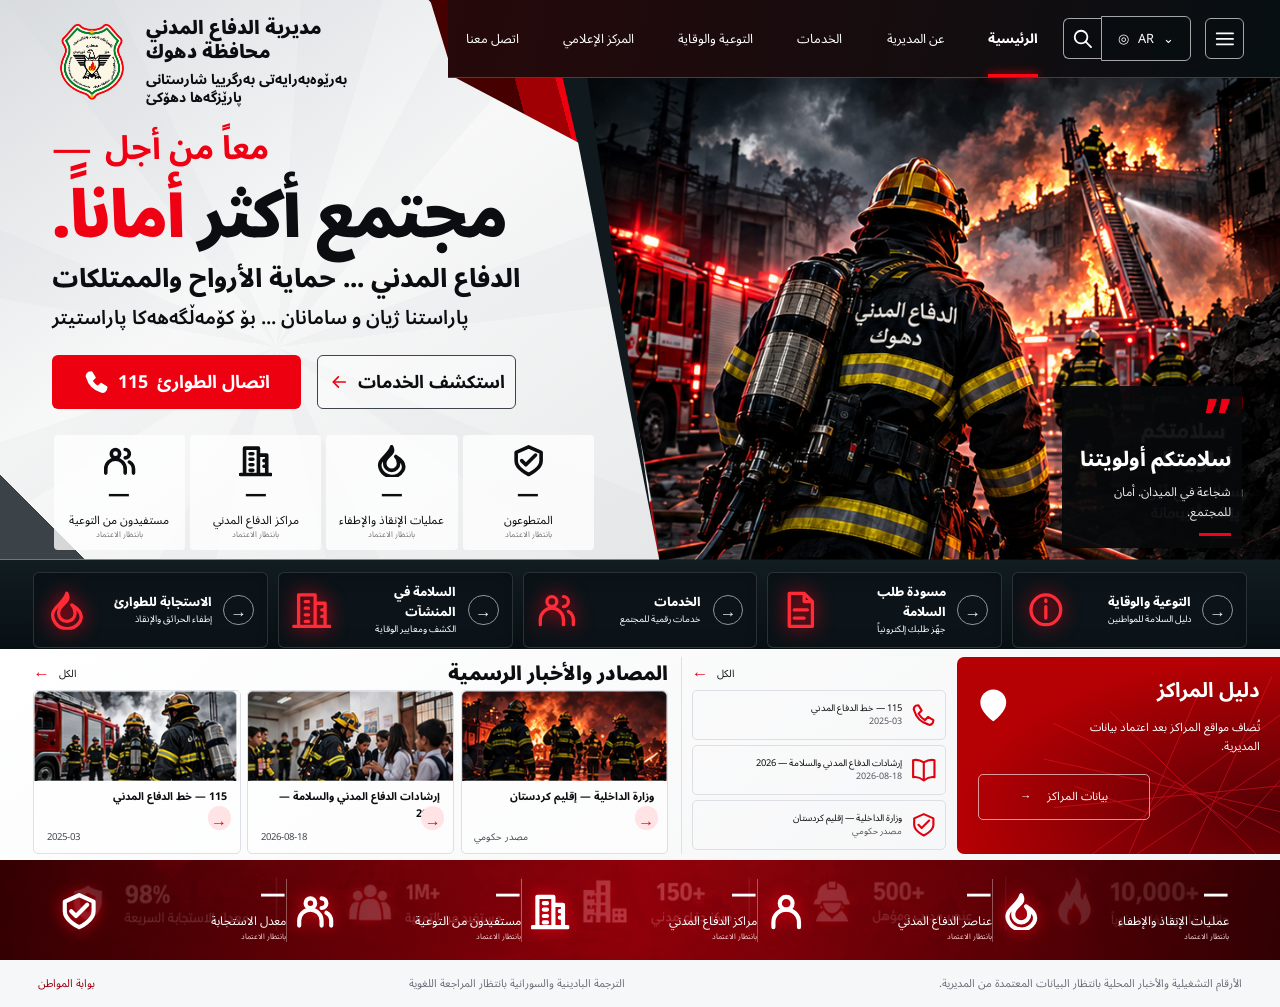
==== index.html @ 46b3168b "Refresh reference homepage asset versions" ====
<!doctype html>
<html lang="ar" dir="rtl"><head><meta charset="utf-8"><meta name="viewport" content="width=device-width,initial-scale=1"><meta name="theme-color" content="#10181c"><title>الدفاع المدني — دهوك</title><link rel="icon" href="assets/civil-defense-logo.png"><link rel="stylesheet" href="home.css?v=20261014-2"><script defer src="locales.js"></script><script defer src="verified-content.js"></script><script defer src="home-copy.js"></script><script defer src="home.js?v=20261014-2"></script></head>
<body><a class="skip" href="#main" data-text="skip"></a><div class="page">
<header><a class="brand" href="index.html"><img src="assets/civil-defense-logo.png" alt="شعار الدفاع المدني في دهوك"><div><strong data-text="brand"></strong><strong data-text="duhok"></strong><small>بەرێوەبەرایەتی بەرگرییا شارستانی<br>پارێزگەها دهۆکێ</small></div></a><div class="nav-shell"><nav aria-label="Main navigation"><a href="portal.html#about" data-text="contact"></a><a href="#resources" data-text="media"></a><a href="portal.html#awareness" data-text="awareness"></a><a href="portal.html#services" data-text="services"></a><a href="portal.html#about" data-text="about"></a><a class="active" href="index.html" data-text="home"></a></nav><div class="tools"><button id="search-open" aria-label="البحث"><svg class="icon" aria-hidden="true"><use href="#i-search"/></svg></button><button id="language-open" aria-label="اللغة"><span>◎</span><span id="language-label">AR</span><span>⌄</span></button><button id="menu-open" aria-label="القائمة"><svg class="icon" aria-hidden="true"><use href="#i-menu"/></svg></button></div></div><div class="language-menu" id="languages" hidden><button data-lang="badini">بادینی — دهۆک</button><button data-lang="sorani">سۆرانی</button><button data-lang="ar">العربية</button><button data-lang="en">English</button></div></header>
<main id="main"><section class="hero"><div class="field-photo" role="img" aria-label="مشهد توضيحي للدفاع المدني"></div><div class="white-panel"></div><div class="hero-copy"><div class="kicker"><span>—</span><span data-text="hero1"></span></div><h1><span data-text="hero2"></span> <em data-text="hero3"></em></h1><h2 data-text="protection"></h2><p class="kurdish-line">پاراستنا ژیان و سامانان ... بۆ کۆمەڵگەهەکا پاراستیتر</p><div class="hero-actions"><a class="emergency" href="tel:115"><svg class="icon" aria-hidden="true"><use href="#i-phone"/></svg><b>115</b><span data-text="emergency"></span></a><a class="explore" href="portal.html#services"><svg class="icon" aria-hidden="true"><use href="#i-arrow"/></svg><span data-text="explore"></span></a></div><div class="hero-stats"><div class="stat"><svg class="icon" aria-hidden="true"><use href="#i-users"/></svg><b>—</b><span data-text="beneficiaries"></span><small data-text="pending"></small></div><div class="stat"><svg class="icon" aria-hidden="true"><use href="#i-building"/></svg><b>—</b><span data-text="centerCount"></span><small data-text="pending"></small></div><div class="stat"><svg class="icon" aria-hidden="true"><use href="#i-fire"/></svg><b>—</b><span data-text="rescueCount"></span><small data-text="pending"></small></div><div class="stat"><svg class="icon" aria-hidden="true"><use href="#i-shield"/></svg><b>—</b><span data-text="volunteers"></span><small data-text="pending"></small></div></div></div><div class="field-quote"><b>”</b><strong data-text="priority"></strong><small data-text="heroCaption"></small><i></i></div></section>
<section class="service-strip" aria-label="Services"><a href="tel:115"><svg class="icon" aria-hidden="true"><use href="#i-fire"/></svg><span><strong data-text="response"></strong><small data-text="responseDesc"></small></span><i>→</i></a><a href="portal.html#services"><svg class="icon" aria-hidden="true"><use href="#i-building"/></svg><span><strong data-text="facility"></strong><small data-text="facilityDesc"></small></span><i>→</i></a><a href="portal.html#services"><svg class="icon" aria-hidden="true"><use href="#i-users"/></svg><span><strong data-text="services"></strong><small data-text="servicesDescShort"></small></span><i>→</i></a><a href="portal.html#services"><svg class="icon" aria-hidden="true"><use href="#i-document"/></svg><span><strong data-text="quick1"></strong><small data-text="quick1desc"></small></span><i>→</i></a><a href="portal.html#awareness"><svg class="icon" aria-hidden="true"><use href="#i-info"/></svg><span><strong data-text="awareness"></strong><small data-text="awarenessDescShort"></small></span><i>→</i></a></section>
<section class="information" id="resources"><div class="news-block"><div class="section-top"><a href="portal.html#awareness"><span>←</span><span data-text="all"></span></a><h2 data-text="officialResources"></h2></div><div id="news-cards" class="news-cards"></div></div><div class="notices-block"><div class="section-top"><a href="portal.html#awareness"><span>←</span><span data-text="all"></span></a></div><div id="notices" class="notices"></div></div><div class="center-card"><svg class="icon" aria-hidden="true"><use href="#i-pin"/></svg><h2 data-text="quick3"></h2><p data-text="centersPending"></p><a href="portal.html#centers"><span>→</span><span data-text="centerDetails"></span></a><svg class="map-lines" viewBox="0 0 350 240" aria-hidden="true"><g fill="none" stroke="currentColor"><path d="M0 40 350 200M0 180 350 20M30 240 200 0M110 240 290 0M0 100 350 140M90 0 250 240M0 210 350 70M20 0 330 240"/><path d="m30 80 80 50 40-30 60 70 70-50 60 50"/></g></svg></div></section>
<section class="bottom-stats"><div class="stat"><svg class="icon" aria-hidden="true"><use href="#i-shield"/></svg><b>—</b><span data-text="responseRate"></span><small data-text="pending"></small></div><div class="stat"><svg class="icon" aria-hidden="true"><use href="#i-users"/></svg><b>—</b><span data-text="beneficiaries"></span><small data-text="pending"></small></div><div class="stat"><svg class="icon" aria-hidden="true"><use href="#i-building"/></svg><b>—</b><span data-text="centerCount"></span><small data-text="pending"></small></div><div class="stat"><svg class="icon" aria-hidden="true"><use href="#i-user"/></svg><b>—</b><span data-text="staff"></span><small data-text="pending"></small></div><div class="stat"><svg class="icon" aria-hidden="true"><use href="#i-fire"/></svg><b>—</b><span data-text="rescueCount"></span><small data-text="pending"></small></div></section>
</main><footer><span data-text="dataNotice"></span><span data-text="translationNote"></span><a href="account.html" data-text="portal"></a></footer></div><dialog id="home-dialog"><button id="dialog-close" aria-label="إغلاق">×</button><div id="dialog-content"></div></dialog><svg class="svg-library" xmlns="http://www.w3.org/2000/svg"><symbol id="i-arrow" viewBox="0 0 24 24"><path d="M19 12H5m6-6-6 6 6 6"/></symbol><symbol id="i-phone" viewBox="0 0 24 24"><path d="m7 3 3 5-3 3c2 3 3 4 6 6l3-3 5 3c0 4-3 5-5 4C9 19 5 15 3 8 2 6 3 3 7 3Z"/></symbol><symbol id="i-search" viewBox="0 0 24 24"><circle cx="10" cy="10" r="7"/><path d="m15 15 6 6"/></symbol><symbol id="i-user" viewBox="0 0 24 24"><circle cx="12" cy="7" r="4"/><path d="M4 22v-3a8 8 0 0 1 16 0v3"/></symbol><symbol id="i-users" viewBox="0 0 24 24"><circle cx="9" cy="7" r="3"/><path d="M2 21v-3a7 7 0 0 1 14 0v3m0-17a3 3 0 0 1 0 6m3 3a6 6 0 0 1 3 5v3"/></symbol><symbol id="i-document" viewBox="0 0 24 24"><path d="M14 2H5v20h14V7Zm0 0v5h5M8 12h8m-8 5h6"/></symbol><symbol id="i-track" viewBox="0 0 24 24"><rect x="3" y="4" width="18" height="17" rx="2"/><path d="M8 2v4m8-4v4M7 12l3 3 7-7"/></symbol><symbol id="i-pin" viewBox="0 0 24 24"><path d="M20 10c0 6-8 12-8 12S4 16 4 10a8 8 0 0 1 16 0Z"/><circle cx="12" cy="10" r="3"/></symbol><symbol id="i-shield" viewBox="0 0 24 24"><path d="m12 2 9 4v6c0 6-9 10-9 10S3 18 3 12V6Zm-5 10 3 3 7-7"/></symbol><symbol id="i-check" viewBox="0 0 24 24"><circle cx="12" cy="12" r="9"/><path d="m7 12 3 3 7-7"/></symbol><symbol id="i-info" viewBox="0 0 24 24"><circle cx="12" cy="12" r="9"/><path d="M12 10v7m0-11v1"/></symbol><symbol id="i-fire" viewBox="0 0 24 24"><path d="M12 2c3 6-5 6-5 12a5 5 0 0 0 10 0c0-2-1-4-2-5 5 3 7 6 5 10a9 9 0 0 1-16-1C1 11 10 9 12 2Z"/></symbol><symbol id="i-building" viewBox="0 0 24 24"><path d="M4 22V3h10v19m0-14h6v14M1 22h22M8 7h2m-2 4h2m-2 4h2m-2 4h2m9-7h-1m1 4h-1"/></symbol><symbol id="i-menu" viewBox="0 0 24 24"><path d="M3 6h18M3 12h18M3 18h18"/></symbol><symbol id="i-book" viewBox="0 0 24 24"><path d="M12 5v17M12 5C7 2 2 3 2 3v16s5-1 10 3c5-4 10-3 10-3V3s-5-1-10 2Z"/></symbol></svg>
</body></html>
---- home.css ----
@import url('https://fonts.googleapis.com/css2?family=Noto+Sans+Arabic:wght@400;500;600;700;800;900&display=swap');
*{box-sizing:border-box}body{margin:0;background:#fff;color:#0b0d10;font-family:'Noto Sans Arabic',sans-serif}a{color:inherit;text-decoration:none}button,input{font:inherit}button,a{touch-action:manipulation}button{cursor:pointer}button:focus-visible,a:focus-visible{outline:3px solid #ffbe3d;outline-offset:4px}[hidden]{display:none!important}.page{width:100%;container-type:inline-size}.icon{width:24px;height:24px;fill:none;stroke:currentColor;stroke-width:2;stroke-linecap:round;stroke-linejoin:round}.svg-library{position:absolute;width:0;height:0;overflow:hidden}.skip{position:fixed;top:-80px;background:#fff;z-index:20;padding:10px}.skip:focus{top:0}
header{position:absolute;inset:0 0 auto;height:8.5vw;z-index:5;direction:ltr;display:flex;align-items:flex-start;justify-content:space-between}.brand{display:flex;align-items:center;gap:1.1vw;width:33.8%;padding:1.3vw 4.1vw;direction:ltr}.brand img{width:5.8vw;height:7.1vw;object-fit:contain}.brand div{direction:rtl;text-align:left;line-height:1.28;white-space:nowrap}.brand strong{display:block;font-size:1.45vw;font-weight:900}.brand small{display:block;font-size:1.08vw;font-weight:700;margin-top:.5vw}.nav-shell{display:flex;align-items:center;width:65%;height:6.1vw;padding:0 2.8vw 0 1.4vw;color:#fff;background:linear-gradient(100deg,rgba(20,0,0,.8),rgba(0,7,10,.9));border-bottom:1px solid #ffffff35;gap:2vw}.nav-shell nav{display:flex;flex:1;justify-content:space-between;align-items:stretch;height:100%;gap:1.3vw;direction:ltr}.nav-shell nav a{font-size:1vw;white-space:nowrap;display:flex;align-items:center;position:relative}.nav-shell nav .active{font-weight:800}.active:after{content:'';position:absolute;bottom:0;left:0;right:0;background:#fc0714;height:3px;box-shadow:0 0 10px #fa0015}.tools{display:flex;align-items:center;gap:1.1vw}.tools button{border:1px solid #a4a6aa;border-radius:6px;background:#080d1099;color:white;min-height:3.2vw;display:flex;align-items:center;justify-content:center;gap:.7vw;padding:.6vw;font-size:1vw}.tools .icon{width:1.7vw;height:1.7vw}#search-open{margin-right:-1.1vw;border-right:0;border-radius:6px 0 0 6px}#language-open{border-radius:0 6px 6px 0;min-width:7vw}.language-menu{position:absolute;right:5.5vw;top:6vw;background:#fff;box-shadow:0 10px 40px #0005;padding:8px;border-radius:8px;display:grid;min-width:210px}.language-menu button{border:0;background:white;padding:12px;text-align:start}.language-menu button[aria-pressed=true]{background:#fff0f0;color:#ce0010}
.hero{height:43.72cqw;position:relative;overflow:hidden;direction:ltr;background:#10191d}.field-photo{position:absolute;inset:0;background-image:url('assets/reference-home.png');background-size:100cqw auto;background-position:0 0;background-repeat:no-repeat;clip-path:polygon(45% 0,100% 0,100% 100%,51.4% 100%)}.white-panel{position:absolute;inset:0 auto 0 0;width:51.5%;background:linear-gradient(145deg,#dadde0,#fffffff7 45%,#e8eaeb);clip-path:polygon(0 0,65% 0,87.7% 25.5%,100% 100%,0 100%)}.white-panel:before{content:'';position:absolute;inset:0;background:repeating-conic-gradient(from 28deg at 42% 62%,#ccd1d52e 0 13deg,transparent 13deg 42deg);opacity:.7}.white-panel:after{content:'';position:absolute;inset:auto -1px 0 0;height:34%;background:linear-gradient(45deg,#3b4248 0 10%,transparent 10% 88%,#e30012 88%);clip-path:polygon(0 0,12% 45%,100% 65%,100% 100%,0 100%)}.hero:before{content:'';position:absolute;top:0;left:33.6%;width:11.5%;height:11.1vw;background:linear-gradient(75deg,#460000 0 55%,#a00004 55% 77%,#ed0010 77% 88%,#250002 88%);z-index:1;clip-path:polygon(0 0,78% 0,100% 100%,16% 54%)}.hero-copy{position:absolute;top:9.65cqw;left:4.1%;width:42.3%;text-align:left;direction:rtl}.kicker{display:flex;flex-direction:row-reverse;align-items:center;gap:1vw;color:#ef0013;font-size:2.55cqw;font-weight:700;line-height:1.3}.kicker>span:first-child{font-size:3.1cqw;font-weight:400}h1{font-size:5.35cqw;line-height:1.45;letter-spacing:-.18cqw;margin:0;font-weight:900;white-space:nowrap}h1 em{color:#f00013;font-style:normal}h2{margin:0}.hero-copy h2{font-size:2cqw;line-height:1.7;font-weight:800;white-space:nowrap}.kurdish-line{font-size:1.52cqw;line-height:1.7;margin:.1cqw 0 1.6cqw;white-space:nowrap;font-weight:600}.hero-actions{display:flex;direction:ltr;gap:1.2cqw}.hero-actions a{height:4.25cqw;border-radius:6px;display:flex;align-items:center;justify-content:center;gap:.65cqw;font-size:1.4cqw;font-weight:700;white-space:nowrap}.emergency{background:#ed0010;color:#fff;width:19.45cqw}.emergency .icon{width:2cqw;height:2cqw;fill:white;stroke:white}.explore{border:1px solid #3e444b;width:15.6cqw;background:#ffffff66}.explore .icon{color:#ef0012;width:1.6cqw}.hero-stats{display:grid;grid-template-columns:repeat(4,1fr);gap:.4cqw;margin-top:2.25cqw;width:42.2cqw;direction:ltr}.stat{display:flex;flex-direction:column;align-items:center;justify-content:center;text-align:center;direction:rtl}.hero-stats .stat{height:9cqw;border-radius:4px;background:#ffffffc9;padding:.5cqw}.stat .icon{width:2.6cqw;height:2.6cqw;stroke-width:2.6}.stat b{font-size:1.7cqw;line-height:1.6}.stat span{font-size:.9cqw;line-height:1.55}.stat small{font-size:.62cqw;line-height:1.5;color:#777}.field-quote{position:absolute;right:3%;bottom:1.5cqw;width:11cqw;text-align:right;direction:rtl;background:linear-gradient(90deg,transparent,#050707b3);padding:.4cqw}.field-quote b{font-size:4.5cqw;color:#f00016;line-height:.8;display:block}.field-quote strong{display:block;font-size:1.7cqw;line-height:1.5;color:#fff;font-weight:800}.field-quote small{display:block;color:#e8e8e8;font-size:1.1cqw;line-height:1.65;margin:.5cqw 0}.field-quote i{display:block;width:2.5cqw;height:3px;background:#f7001c;margin:.8cqw 0 0 auto}
.service-strip{height:7cqw;background:linear-gradient(#121d21,#070f13);padding:1cqw 2.6cqw;display:grid;grid-template-columns:repeat(5,1fr);gap:.8cqw;direction:ltr}.service-strip>a{display:flex;align-items:center;gap:.9cqw;padding:.75cqw 1cqw;color:#fff;border:1px solid #ffffff20;border-radius:6px;background:#0c1419;direction:ltr;box-shadow:inset 0 0 20px #0003}.service-strip .icon{flex-shrink:0;width:3.1cqw;height:3.1cqw;color:#ff2c37;filter:drop-shadow(0 0 9px #e90015)}.service-strip span{text-align:right;direction:rtl;flex:1}.service-strip strong{display:block;font-size:.96cqw;font-weight:800;line-height:1.6}.service-strip small{display:block;font-size:.73cqw;line-height:1.6}.service-strip i{font-style:normal;border:1px solid #8d969d;width:2.4cqw;height:2.4cqw;border-radius:50%;display:grid;place-items:center;color:#eee;font-size:1.3cqw}
.information{height:16.5cqw;display:grid;grid-template-columns:52% 22% 26%;padding:.6cqw 0 .6cqw 2.6cqw;direction:ltr;background:linear-gradient(145deg,#fff,#f4f5f6)}.news-block{padding-right:1cqw;border-right:1px solid #dfe1e4}.section-top{height:2.6cqw;display:flex;justify-content:space-between;align-items:center;direction:ltr}.section-top h2{font-size:1.5cqw;font-weight:900}.section-top a{display:flex;align-items:center;gap:.7cqw;font-size:.8cqw}.section-top a>span:first-child{color:#f00016;font-size:1.3cqw}.news-cards{display:grid;grid-template-columns:repeat(3,1fr);gap:.5cqw}.news-card{border:1px solid #dcdfe5;border-radius:5px;background:#ffffffa3;overflow:hidden;direction:rtl;text-align:right;position:relative}.news-photo{height:7cqw;background-image:url('assets/reference-home.png');background-size:100cqw auto;background-repeat:no-repeat}.photo-0{background-position:-2.6cqw -53.9cqw}.photo-1{background-position:-18.9cqw -53.9cqw}.photo-2{background-position:-35.8cqw -53.9cqw}.news-card h3{font-size:.84cqw;line-height:1.6;margin:.55cqw 1cqw .35cqw;min-height:2.7cqw;padding-left:1.4cqw}.news-card time{display:block;font-size:.75cqw;direction:ltr;text-align:left;padding:0 1cqw .45cqw;color:#424751}.card-arrow{position:absolute;right:.7cqw;bottom:1.8cqw;display:grid;place-items:center;width:1.8cqw;height:1.8cqw;border-radius:50%;background:#ffe3e5;color:#f20014;direction:ltr}.notices-block{padding:0 .8cqw}.notices{display:grid;gap:.4cqw}.notice{display:flex;align-items:center;gap:.7cqw;direction:rtl;border:1px solid #dce0e5;border-radius:5px;padding:.65cqw;height:3.9cqw}.notice .icon{width:2cqw;height:2cqw;color:#df0010;flex-shrink:0}.notice span{font-size:.73cqw;line-height:1.5;flex:1}.notice small{display:block;font-size:.7cqw;color:#515760;direction:ltr;text-align:right}.center-card{overflow:hidden;position:relative;background:radial-gradient(at 100% 80%,#520006,#b50004 70%);color:white;border-radius:7px 0 0 7px;margin-left:.1cqw;padding:1.4cqw 1.6cqw;direction:rtl}.center-card>.icon{position:absolute;top:2.4cqw;left:1.5cqw;width:2.7cqw;height:2.7cqw;fill:white;stroke:#fff}.center-card h2{font-size:1.6cqw;line-height:1.6;position:relative;z-index:1}.center-card p{font-size:.9cqw;line-height:1.7;width:70%;position:relative;z-index:1;margin:.8cqw 0 1.3cqw}.center-card a{display:flex;direction:ltr;gap:1.2cqw;align-items:center;justify-content:center;border:1px solid #fff9;border-radius:5px;width:13.5cqw;height:3.6cqw;font-size:.9cqw;position:relative;z-index:1;margin-right:auto}.map-lines{position:absolute;width:90%;right:-20%;bottom:-20%;color:#ff1829;opacity:.55;transform:rotate(-12deg)}.bottom-stats{height:7.8cqw;background:linear-gradient(100deg,#370003d9,#a6000cc9,#350003e6),url('assets/reference-home.png') center bottom/100% auto;display:grid;grid-template-columns:repeat(5,1fr);direction:ltr;align-items:center;padding:1cqw 4cqw;color:white}.bottom-stats .stat{height:4.9cqw;position:relative;padding-left:4.8cqw;align-items:flex-start;text-align:left;border-right:1px solid #ffffff55}.bottom-stats .stat:last-child{border:0}.bottom-stats .icon{position:absolute;left:.7cqw;top:1cqw;width:3cqw;height:3cqw;filter:drop-shadow(0 0 8px #fb0014)}.bottom-stats .stat b{font-size:2cqw;line-height:1.3}.bottom-stats .stat span{font-size:.95cqw}.bottom-stats .stat small{color:#f4cfd3;font-size:.6cqw}footer{padding:12px 3%;display:flex;justify-content:space-between;gap:20px;font-size:11px;color:#697079;background:#f6f7f8}footer span{max-width:42%}footer a{white-space:nowrap;color:#a00010}dialog{border:0;border-radius:12px;max-width:600px;width:92%;padding:30px;box-shadow:0 30px 100px #0005}dialog::backdrop{background:#071015aa;backdrop-filter:blur(5px)}#dialog-close{float:left;border:0;background:#f3f4f5;font-size:28px;border-radius:50%;width:40px;height:40px}#dialog-content h2{font-size:23px;margin:0 40px 20px 0}#dialog-content input{width:100%;padding:14px;border:1px solid #a4abb4;border-radius:6px}.results{display:grid;gap:8px;margin-top:20px}.results a{padding:12px;border:1px solid #e0e3e8;border-radius:6px}.results a:hover{background:#fff1f2}.en .hero-copy{direction:ltr}.en h1{font-size:4.1cqw;white-space:normal;line-height:1.2;margin:.7cqw 0}.en .hero-copy h2{font-size:1.5cqw;white-space:normal}.en .brand div{direction:ltr}.en .brand strong{font-size:1.15vw}.en .stat,.en .service-strip span,.en .center-card{direction:ltr}.en .service-strip span{text-align:left}.en .service-strip strong{font-size:.85cqw}.en .hero-actions a{font-size:1.05cqw}.en .news-card{text-align:left;direction:ltr}.en .field-quote{direction:ltr;text-align:right}.en .hero-copy .kicker{flex-direction:row}.en .nav-shell nav a{font-size:.85vw}
.nav-shell{background:linear-gradient(100deg,#26090a,#070f13)}h1{font-size:5.05cqw;line-height:1.3}.hero-copy h2{line-height:1.6}.hero-stats{margin-top:2cqw}.field-quote{top:69%;bottom:2%;width:14%;background:#07090beF;padding:1cqw .8cqw}.field-quote strong{font-size:1.6cqw}.field-quote small{font-size:.96cqw}.hero-stats .stat{height:9cqw}.brand img{width:6.2vw;height:7.1vw}
@media(min-width:1800px){.page{max-width:1800px;margin:auto}header{position:relative;height:0}.brand{padding:20px 60px}.brand img{width:100px;height:125px}}
@media(max-width:700px){header{position:relative;height:105px;background:#f7f7f7;align-items:center}.brand{width:72%;padding:10px 18px;gap:12px}.brand img{width:55px;height:70px}.brand strong{font-size:15px}.brand small{font-size:10px}.nav-shell{width:auto;background:none;border:0;padding:0 14px;color:#10151a;height:auto}.nav-shell nav{display:none}.tools{gap:6px}.tools button{font-size:13px;min-height:35px;padding:6px;color:#111;background:#fff;border-color:#bbb}.tools .icon{width:20px;height:20px}#search-open{display:none}#language-open{border-radius:5px;min-width:60px}.language-menu{top:88px;right:10px}.hero{height:auto;min-height:650px;display:flex;flex-direction:column;padding-bottom:260px;background:#f3f3f3}.white-panel{width:100%;height:390px;clip-path:none}.hero:before{display:none}.field-photo{top:auto;height:260px;clip-path:none;background-size:195% auto;background-position:right top;background-color:#10191d}.hero-copy{position:relative;left:auto;top:auto;width:auto;padding:24px 20px;text-align:right;direction:rtl}.kicker{font-size:23px;justify-content:flex-start;flex-direction:row}.kicker>span:first-child{font-size:25px}h1{font-size:39px;line-height:1.5;letter-spacing:-1px;white-space:normal}.hero-copy h2{font-size:17px;white-space:normal;line-height:1.7}.kurdish-line{font-size:13px;white-space:normal;margin:8px 0 16px}.hero-actions{gap:8px}.hero-actions a{font-size:12px;height:48px;flex:1;width:auto;border-radius:5px;gap:5px}.hero-actions .icon{width:19px;height:19px}.hero-stats{width:100%;margin-top:20px;gap:5px}.hero-stats .stat{height:91px;padding:5px}.stat .icon{width:25px;height:25px}.stat b{font-size:20px}.stat span{font-size:9px}.stat small{font-size:8px}.field-quote{bottom:12px;right:15px;width:100px;padding:7px}.field-quote b{font-size:44px}.field-quote strong{font-size:17px}.field-quote small{font-size:10px}.field-quote i{width:30px}.service-strip{height:auto;grid-template-columns:1fr 1fr;gap:8px;padding:14px}.service-strip>a{padding:12px;gap:8px;min-height:85px}.service-strip>a:last-child{grid-column:1/-1}.service-strip .icon{width:30px;height:30px}.service-strip strong{font-size:11px}.service-strip small{font-size:9px}.service-strip i{width:24px;height:24px;font-size:15px;flex-shrink:0}.information{height:auto;display:flex;flex-direction:column;padding:16px;gap:15px}.news-block{border:0;padding:0}.section-top{height:40px}.section-top h2{font-size:20px}.section-top a{font-size:12px;gap:10px}.section-top a>span:first-child{font-size:19px}.news-cards{grid-template-columns:1fr;gap:10px}.news-card{display:grid;grid-template-columns:115px 1fr;direction:ltr;min-height:100px}.news-photo{grid-row:1/3;height:100%;background-size:720px auto}.photo-0{background-position:-20px -390px}.photo-1{background-position:-140px -390px}.photo-2{background-position:-260px -390px}.news-card h3{font-size:13px;min-height:0;margin:10px;padding-left:18px;direction:rtl}.news-card time{font-size:10px;padding:0 10px 10px}.card-arrow{width:23px;height:23px;bottom:12px;right:10px}.notices-block{padding:0}.notices-block .section-top{display:none}.notices{gap:8px}.notice{height:64px;padding:10px;gap:12px}.notice .icon{width:27px;height:27px}.notice span{font-size:12px}.notice small{font-size:10px}.center-card{border-radius:7px;padding:20px;min-height:210px;margin:0}.center-card>.icon{width:35px;height:35px;top:28px;left:20px}.center-card h2{font-size:23px}.center-card p{font-size:13px;margin:15px 0;width:78%}.center-card a{width:170px;height:45px;font-size:13px;gap:20px}.bottom-stats{height:auto;grid-template-columns:1fr 1fr;padding:15px}.bottom-stats .stat{height:85px;padding:10px 10px 10px 45px;border-right:0}.bottom-stats .icon{left:5px;top:24px;width:30px;height:30px}.bottom-stats .stat b{font-size:23px}.bottom-stats .stat span{font-size:11px}.bottom-stats .stat small{font-size:9px}.bottom-stats .stat:last-child{grid-column:1/-1}footer{flex-direction:column;font-size:11px;padding:20px}footer span{max-width:100%}.en .brand strong{font-size:12px}.en h1{font-size:38px;margin:8px 0}.en .hero-copy h2{font-size:17px}.en .hero-actions a{font-size:11px}.en .service-strip strong{font-size:11px}.en .hero-copy .kicker{font-size:23px}.en .news-card h3{direction:ltr}}
@media(max-width:700px){.field-quote{top:auto;bottom:12px;width:110px;padding:8px}.field-quote strong{font-size:17px}.field-quote small{font-size:10px}.brand img{width:55px;height:70px}.field-photo{background-position:right -46px}}
@media(max-width:700px){.brand{width:calc(100% - 130px);padding:10px 12px;gap:8px}.brand div{white-space:normal}.brand strong{font-size:13px}.brand small{font-size:9px}.nav-shell{width:130px;padding:0 8px;justify-content:flex-end}.tools{gap:5px}.field-quote{background:#080a0b}.hero-stats .stat .icon{width:25px;height:25px}}
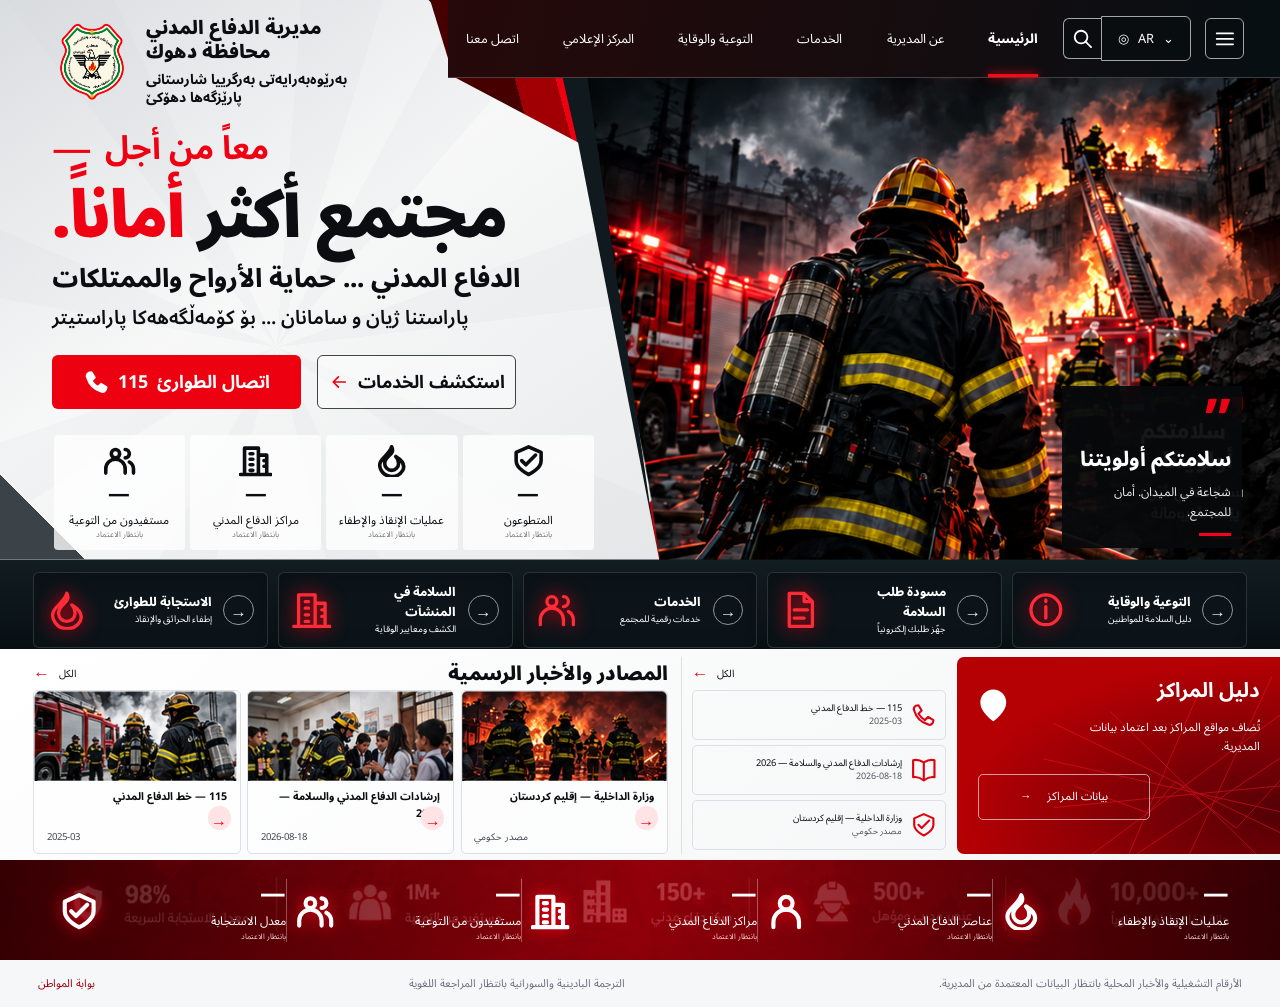
==== commit 348f68e2: "Remove lettering from foreground firefighter jacket" ====
--- a/index.html
+++ b/index.html
@@ -1,7 +1,7 @@
 <!doctype html>
-<html lang="ar" dir="rtl"><head><meta charset="utf-8"><meta name="viewport" content="width=device-width,initial-scale=1"><meta name="theme-color" content="#10181c"><title>الدفاع المدني — دهوك</title><link rel="icon" href="assets/civil-defense-logo.png"><link rel="stylesheet" href="home.css?v=20261014-2"><script defer src="locales.js"></script><script defer src="verified-content.js"></script><script defer src="home-copy.js"></script><script defer src="home.js?v=20261014-2"></script></head>
+<html lang="ar" dir="rtl"><head><meta charset="utf-8"><meta name="viewport" content="width=device-width,initial-scale=1"><meta name="theme-color" content="#10181c"><title>الدفاع المدني — دهوك</title><link rel="icon" href="assets/civil-defense-logo.png"><link rel="stylesheet" href="home.css?v=jacket-20261014-1"><script defer src="locales.js"></script><script defer src="verified-content.js"></script><script defer src="home-copy.js"></script><script defer src="home.js?v=jacket-20261014-1"></script></head>
 <body><a class="skip" href="#main" data-text="skip"></a><div class="page">
-<header><a class="brand" href="index.html"><img src="assets/civil-defense-logo.png" alt="شعار الدفاع المدني في دهوك"><div><strong data-text="brand"></strong><strong data-text="duhok"></strong><small>بەرێوەبەرایەتی بەرگرییا شارستانی<br>پارێزگەها دهۆکێ</small></div></a><div class="nav-shell"><nav aria-label="Main navigation"><a href="portal.html#about" data-text="contact"></a><a href="#resources" data-text="media"></a><a href="portal.html#awareness" data-text="awareness"></a><a href="portal.html#services" data-text="services"></a><a href="portal.html#about" data-text="about"></a><a class="active" href="index.html" data-text="home"></a></nav><div class="tools"><button id="search-open" aria-label="البحث"><svg class="icon" aria-hidden="true"><use href="#i-search"/></svg></button><button id="language-open" aria-label="اللغة"><span>◎</span><span id="language-label">AR</span><span>⌄</span></button><button id="menu-open" aria-label="القائمة"><svg class="icon" aria-hidden="true"><use href="#i-menu"/></svg></button></div></div><div class="language-menu" id="languages" hidden><button data-lang="badini">بادینی — دهۆک</button><button data-lang="sorani">سۆرانی</button><button data-lang="ar">العربية</button><button data-lang="en">English</button></div></header>
+<header><a class="brand" href="index.html"><img src="assets/civil-defense-logo.png" alt="شعار الدفاع المدني في دهوك"><div><strong data-text="brand"></strong><strong data-text="duhok"></strong><small>بەرێوەبەرایەتی بەرگرییا شارستانی<br>پارێزگەها دهۆکێ</small></div></a><div class="nav-shell"><nav aria-label="Main navigation"><a href="portal.html#contact" data-text="contact"></a><a href="#resources" data-text="media"></a><a href="portal.html#awareness" data-text="awareness"></a><a href="portal.html#services" data-text="services"></a><a href="portal.html#about" data-text="about"></a><a class="active" href="index.html" data-text="home"></a></nav><div class="tools"><button id="search-open" aria-label="البحث"><svg class="icon" aria-hidden="true"><use href="#i-search"/></svg></button><button id="language-open" aria-label="اللغة"><span>◎</span><span id="language-label">AR</span><span>⌄</span></button><button id="menu-open" aria-label="القائمة"><svg class="icon" aria-hidden="true"><use href="#i-menu"/></svg></button></div></div><div class="language-menu" id="languages" hidden><button data-lang="badini">بادینی — دهۆک</button><button data-lang="sorani">سۆرانی</button><button data-lang="ar">العربية</button><button data-lang="en">English</button></div></header>
 <main id="main"><section class="hero"><div class="field-photo" role="img" aria-label="مشهد توضيحي للدفاع المدني"></div><div class="white-panel"></div><div class="hero-copy"><div class="kicker"><span>—</span><span data-text="hero1"></span></div><h1><span data-text="hero2"></span> <em data-text="hero3"></em></h1><h2 data-text="protection"></h2><p class="kurdish-line">پاراستنا ژیان و سامانان ... بۆ کۆمەڵگەهەکا پاراستیتر</p><div class="hero-actions"><a class="emergency" href="tel:115"><svg class="icon" aria-hidden="true"><use href="#i-phone"/></svg><b>115</b><span data-text="emergency"></span></a><a class="explore" href="portal.html#services"><svg class="icon" aria-hidden="true"><use href="#i-arrow"/></svg><span data-text="explore"></span></a></div><div class="hero-stats"><div class="stat"><svg class="icon" aria-hidden="true"><use href="#i-users"/></svg><b>—</b><span data-text="beneficiaries"></span><small data-text="pending"></small></div><div class="stat"><svg class="icon" aria-hidden="true"><use href="#i-building"/></svg><b>—</b><span data-text="centerCount"></span><small data-text="pending"></small></div><div class="stat"><svg class="icon" aria-hidden="true"><use href="#i-fire"/></svg><b>—</b><span data-text="rescueCount"></span><small data-text="pending"></small></div><div class="stat"><svg class="icon" aria-hidden="true"><use href="#i-shield"/></svg><b>—</b><span data-text="volunteers"></span><small data-text="pending"></small></div></div></div><div class="field-quote"><b>”</b><strong data-text="priority"></strong><small data-text="heroCaption"></small><i></i></div></section>
 <section class="service-strip" aria-label="Services"><a href="tel:115"><svg class="icon" aria-hidden="true"><use href="#i-fire"/></svg><span><strong data-text="response"></strong><small data-text="responseDesc"></small></span><i>→</i></a><a href="portal.html#services"><svg class="icon" aria-hidden="true"><use href="#i-building"/></svg><span><strong data-text="facility"></strong><small data-text="facilityDesc"></small></span><i>→</i></a><a href="portal.html#services"><svg class="icon" aria-hidden="true"><use href="#i-users"/></svg><span><strong data-text="services"></strong><small data-text="servicesDescShort"></small></span><i>→</i></a><a href="portal.html#services"><svg class="icon" aria-hidden="true"><use href="#i-document"/></svg><span><strong data-text="quick1"></strong><small data-text="quick1desc"></small></span><i>→</i></a><a href="portal.html#awareness"><svg class="icon" aria-hidden="true"><use href="#i-info"/></svg><span><strong data-text="awareness"></strong><small data-text="awarenessDescShort"></small></span><i>→</i></a></section>
 <section class="information" id="resources"><div class="news-block"><div class="section-top"><a href="portal.html#awareness"><span>←</span><span data-text="all"></span></a><h2 data-text="officialResources"></h2></div><div id="news-cards" class="news-cards"></div></div><div class="notices-block"><div class="section-top"><a href="portal.html#awareness"><span>←</span><span data-text="all"></span></a></div><div id="notices" class="notices"></div></div><div class="center-card"><svg class="icon" aria-hidden="true"><use href="#i-pin"/></svg><h2 data-text="quick3"></h2><p data-text="centersPending"></p><a href="portal.html#centers"><span>→</span><span data-text="centerDetails"></span></a><svg class="map-lines" viewBox="0 0 350 240" aria-hidden="true"><g fill="none" stroke="currentColor"><path d="M0 40 350 200M0 180 350 20M30 240 200 0M110 240 290 0M0 100 350 140M90 0 250 240M0 210 350 70M20 0 330 240"/><path d="m30 80 80 50 40-30 60 70 70-50 60 50"/></g></svg></div></section>
--- a/home.css
+++ b/home.css
@@ -1,11 +1,14 @@
 @import url('https://fonts.googleapis.com/css2?family=Noto+Sans+Arabic:wght@400;500;600;700;800;900&display=swap');
 *{box-sizing:border-box}body{margin:0;background:#fff;color:#0b0d10;font-family:'Noto Sans Arabic',sans-serif}a{color:inherit;text-decoration:none}button,input{font:inherit}button,a{touch-action:manipulation}button{cursor:pointer}button:focus-visible,a:focus-visible{outline:3px solid #ffbe3d;outline-offset:4px}[hidden]{display:none!important}.page{width:100%;container-type:inline-size}.icon{width:24px;height:24px;fill:none;stroke:currentColor;stroke-width:2;stroke-linecap:round;stroke-linejoin:round}.svg-library{position:absolute;width:0;height:0;overflow:hidden}.skip{position:fixed;top:-80px;background:#fff;z-index:20;padding:10px}.skip:focus{top:0}
-header{position:absolute;inset:0 0 auto;height:8.5vw;z-index:5;direction:ltr;display:flex;align-items:flex-start;justify-content:space-between}.brand{display:flex;align-items:center;gap:1.1vw;width:33.8%;padding:1.3vw 4.1vw;direction:ltr}.brand img{width:5.8vw;height:7.1vw;object-fit:contain}.brand div{direction:rtl;text-align:left;line-height:1.28;white-space:nowrap}.brand strong{display:block;font-size:1.45vw;font-weight:900}.brand small{display:block;font-size:1.08vw;font-weight:700;margin-top:.5vw}.nav-shell{display:flex;align-items:center;width:65%;height:6.1vw;padding:0 2.8vw 0 1.4vw;color:#fff;background:linear-gradient(100deg,rgba(20,0,0,.8),rgba(0,7,10,.9));border-bottom:1px solid #ffffff35;gap:2vw}.nav-shell nav{display:flex;flex:1;justify-content:space-between;align-items:stretch;height:100%;gap:1.3vw;direction:ltr}.nav-shell nav a{font-size:1vw;white-space:nowrap;display:flex;align-items:center;position:relative}.nav-shell nav .active{font-weight:800}.active:after{content:'';position:absolute;bottom:0;left:0;right:0;background:#fc0714;height:3px;box-shadow:0 0 10px #fa0015}.tools{display:flex;align-items:center;gap:1.1vw}.tools button{border:1px solid #a4a6aa;border-radius:6px;background:#080d1099;color:white;min-height:3.2vw;display:flex;align-items:center;justify-content:center;gap:.7vw;padding:.6vw;font-size:1vw}.tools .icon{width:1.7vw;height:1.7vw}#search-open{margin-right:-1.1vw;border-right:0;border-radius:6px 0 0 6px}#language-open{border-radius:0 6px 6px 0;min-width:7vw}.language-menu{position:absolute;right:5.5vw;top:6vw;background:#fff;box-shadow:0 10px 40px #0005;padding:8px;border-radius:8px;display:grid;min-width:210px}.language-menu button{border:0;background:white;padding:12px;text-align:start}.language-menu button[aria-pressed=true]{background:#fff0f0;color:#ce0010}
-.hero{height:43.72cqw;position:relative;overflow:hidden;direction:ltr;background:#10191d}.field-photo{position:absolute;inset:0;background-image:url('assets/reference-home.png');background-size:100cqw auto;background-position:0 0;background-repeat:no-repeat;clip-path:polygon(45% 0,100% 0,100% 100%,51.4% 100%)}.white-panel{position:absolute;inset:0 auto 0 0;width:51.5%;background:linear-gradient(145deg,#dadde0,#fffffff7 45%,#e8eaeb);clip-path:polygon(0 0,65% 0,87.7% 25.5%,100% 100%,0 100%)}.white-panel:before{content:'';position:absolute;inset:0;background:repeating-conic-gradient(from 28deg at 42% 62%,#ccd1d52e 0 13deg,transparent 13deg 42deg);opacity:.7}.white-panel:after{content:'';position:absolute;inset:auto -1px 0 0;height:34%;background:linear-gradient(45deg,#3b4248 0 10%,transparent 10% 88%,#e30012 88%);clip-path:polygon(0 0,12% 45%,100% 65%,100% 100%,0 100%)}.hero:before{content:'';position:absolute;top:0;left:33.6%;width:11.5%;height:11.1vw;background:linear-gradient(75deg,#460000 0 55%,#a00004 55% 77%,#ed0010 77% 88%,#250002 88%);z-index:1;clip-path:polygon(0 0,78% 0,100% 100%,16% 54%)}.hero-copy{position:absolute;top:9.65cqw;left:4.1%;width:42.3%;text-align:left;direction:rtl}.kicker{display:flex;flex-direction:row-reverse;align-items:center;gap:1vw;color:#ef0013;font-size:2.55cqw;font-weight:700;line-height:1.3}.kicker>span:first-child{font-size:3.1cqw;font-weight:400}h1{font-size:5.35cqw;line-height:1.45;letter-spacing:-.18cqw;margin:0;font-weight:900;white-space:nowrap}h1 em{color:#f00013;font-style:normal}h2{margin:0}.hero-copy h2{font-size:2cqw;line-height:1.7;font-weight:800;white-space:nowrap}.kurdish-line{font-size:1.52cqw;line-height:1.7;margin:.1cqw 0 1.6cqw;white-space:nowrap;font-weight:600}.hero-actions{display:flex;direction:ltr;gap:1.2cqw}.hero-actions a{height:4.25cqw;border-radius:6px;display:flex;align-items:center;justify-content:center;gap:.65cqw;font-size:1.4cqw;font-weight:700;white-space:nowrap}.emergency{background:#ed0010;color:#fff;width:19.45cqw}.emergency .icon{width:2cqw;height:2cqw;fill:white;stroke:white}.explore{border:1px solid #3e444b;width:15.6cqw;background:#ffffff66}.explore .icon{color:#ef0012;width:1.6cqw}.hero-stats{display:grid;grid-template-columns:repeat(4,1fr);gap:.4cqw;margin-top:2.25cqw;width:42.2cqw;direction:ltr}.stat{display:flex;flex-direction:column;align-items:center;justify-content:center;text-align:center;direction:rtl}.hero-stats .stat{height:9cqw;border-radius:4px;background:#ffffffc9;padding:.5cqw}.stat .icon{width:2.6cqw;height:2.6cqw;stroke-width:2.6}.stat b{font-size:1.7cqw;line-height:1.6}.stat span{font-size:.9cqw;line-height:1.55}.stat small{font-size:.62cqw;line-height:1.5;color:#777}.field-quote{position:absolute;right:3%;bottom:1.5cqw;width:11cqw;text-align:right;direction:rtl;background:linear-gradient(90deg,transparent,#050707b3);padding:.4cqw}.field-quote b{font-size:4.5cqw;color:#f00016;line-height:.8;display:block}.field-quote strong{display:block;font-size:1.7cqw;line-height:1.5;color:#fff;font-weight:800}.field-quote small{display:block;color:#e8e8e8;font-size:1.1cqw;line-height:1.65;margin:.5cqw 0}.field-quote i{display:block;width:2.5cqw;height:3px;background:#f7001c;margin:.8cqw 0 0 auto}
+header{position:absolute;inset:0 0 auto;height:8.5cqw;z-index:5;direction:ltr;display:flex;align-items:flex-start;justify-content:space-between}.brand{display:flex;align-items:center;gap:1.1cqw;width:33.8%;padding:1.3cqw 4.1cqw;direction:ltr}.brand img{width:5.8cqw;height:7.1cqw;object-fit:contain}.brand div{direction:rtl;text-align:left;line-height:1.28;white-space:nowrap}.brand strong{display:block;font-size:1.45cqw;font-weight:900}.brand small{display:block;font-size:1.08cqw;font-weight:700;margin-top:.5cqw}.nav-shell{display:flex;align-items:center;width:65%;height:6.1cqw;padding:0 2.8cqw 0 1.4cqw;color:#fff;background:linear-gradient(100deg,rgba(20,0,0,.8),rgba(0,7,10,.9));border-bottom:1px solid #ffffff35;gap:2cqw}.nav-shell nav{display:flex;flex:1;justify-content:space-between;align-items:stretch;height:100%;gap:1.3cqw;direction:ltr}.nav-shell nav a{font-size:1cqw;white-space:nowrap;display:flex;align-items:center;position:relative}.nav-shell nav .active{font-weight:800}.active:after{content:'';position:absolute;bottom:0;left:0;right:0;background:#fc0714;height:3px;box-shadow:0 0 10px #fa0015}.tools{display:flex;align-items:center;gap:1.1cqw}.tools button{border:1px solid #a4a6aa;border-radius:6px;background:#080d1099;color:white;min-height:3.2cqw;display:flex;align-items:center;justify-content:center;gap:.7cqw;padding:.6cqw;font-size:1cqw}.tools .icon{width:1.7cqw;height:1.7cqw}#search-open{margin-right:-1.1cqw;border-right:0;border-radius:6px 0 0 6px}#language-open{border-radius:0 6px 6px 0;min-width:7cqw}.language-menu{position:absolute;right:5.5cqw;top:6cqw;background:#fff;box-shadow:0 10px 40px #0005;padding:8px;border-radius:8px;display:grid;min-width:210px}.language-menu button{border:0;background:white;padding:12px;text-align:start}.language-menu button[aria-pressed=true]{background:#fff0f0;color:#ce0010}
+.hero{height:43.72cqw;position:relative;overflow:hidden;direction:ltr;background:#10191d}.field-photo{position:absolute;inset:0;background-image:url('assets/reference-home-clean.png');background-size:100cqw auto;background-position:0 0;background-repeat:no-repeat;clip-path:polygon(45% 0,100% 0,100% 100%,51.4% 100%)}.white-panel{position:absolute;inset:0 auto 0 0;width:51.5%;background:linear-gradient(145deg,#dadde0,#fffffff7 45%,#e8eaeb);clip-path:polygon(0 0,65% 0,87.7% 25.5%,100% 100%,0 100%)}.white-panel:before{content:'';position:absolute;inset:0;background:repeating-conic-gradient(from 28deg at 42% 62%,#ccd1d52e 0 13deg,transparent 13deg 42deg);opacity:.7}.white-panel:after{content:'';position:absolute;inset:auto -1px 0 0;height:34%;background:linear-gradient(45deg,#3b4248 0 10%,transparent 10% 88%,#e30012 88%);clip-path:polygon(0 0,12% 45%,100% 65%,100% 100%,0 100%)}.hero:before{content:'';position:absolute;top:0;left:33.6%;width:11.5%;height:11.1cqw;background:linear-gradient(75deg,#460000 0 55%,#a00004 55% 77%,#ed0010 77% 88%,#250002 88%);z-index:1;clip-path:polygon(0 0,78% 0,100% 100%,16% 54%)}.hero-copy{position:absolute;top:9.65cqw;left:4.1%;width:42.3%;text-align:left;direction:rtl}.kicker{display:flex;flex-direction:row-reverse;align-items:center;gap:1cqw;color:#ef0013;font-size:2.55cqw;font-weight:700;line-height:1.3}.kicker>span:first-child{font-size:3.1cqw;font-weight:400}h1{font-size:5.35cqw;line-height:1.45;letter-spacing:-.18cqw;margin:0;font-weight:900;white-space:nowrap}h1 em{color:#f00013;font-style:normal}h2{margin:0}.hero-copy h2{font-size:2cqw;line-height:1.7;font-weight:800;white-space:nowrap}.kurdish-line{font-size:1.52cqw;line-height:1.7;margin:.1cqw 0 1.6cqw;white-space:nowrap;font-weight:600}.hero-actions{display:flex;direction:ltr;gap:1.2cqw}.hero-actions a{height:4.25cqw;border-radius:6px;display:flex;align-items:center;justify-content:center;gap:.65cqw;font-size:1.4cqw;font-weight:700;white-space:nowrap}.emergency{background:#ed0010;color:#fff;width:19.45cqw}.emergency .icon{width:2cqw;height:2cqw;fill:white;stroke:white}.explore{border:1px solid #3e444b;width:15.6cqw;background:#ffffff66}.explore .icon{color:#ef0012;width:1.6cqw}.hero-stats{display:grid;grid-template-columns:repeat(4,1fr);gap:.4cqw;margin-top:2.25cqw;width:42.2cqw;direction:ltr}.stat{display:flex;flex-direction:column;align-items:center;justify-content:center;text-align:center;direction:rtl}.hero-stats .stat{height:9cqw;border-radius:4px;background:#ffffffc9;padding:.5cqw}.stat .icon{width:2.6cqw;height:2.6cqw;stroke-width:2.6}.stat b{font-size:1.7cqw;line-height:1.6}.stat span{font-size:.9cqw;line-height:1.55}.stat small{font-size:.62cqw;line-height:1.5;color:#777}.field-quote{position:absolute;right:3%;bottom:1.5cqw;width:11cqw;text-align:right;direction:rtl;background:linear-gradient(90deg,transparent,#050707b3);padding:.4cqw}.field-quote b{font-size:4.5cqw;color:#f00016;line-height:.8;display:block}.field-quote strong{display:block;font-size:1.7cqw;line-height:1.5;color:#fff;font-weight:800}.field-quote small{display:block;color:#e8e8e8;font-size:1.1cqw;line-height:1.65;margin:.5cqw 0}.field-quote i{display:block;width:2.5cqw;height:3px;background:#f7001c;margin:.8cqw 0 0 auto}
 .service-strip{height:7cqw;background:linear-gradient(#121d21,#070f13);padding:1cqw 2.6cqw;display:grid;grid-template-columns:repeat(5,1fr);gap:.8cqw;direction:ltr}.service-strip>a{display:flex;align-items:center;gap:.9cqw;padding:.75cqw 1cqw;color:#fff;border:1px solid #ffffff20;border-radius:6px;background:#0c1419;direction:ltr;box-shadow:inset 0 0 20px #0003}.service-strip .icon{flex-shrink:0;width:3.1cqw;height:3.1cqw;color:#ff2c37;filter:drop-shadow(0 0 9px #e90015)}.service-strip span{text-align:right;direction:rtl;flex:1}.service-strip strong{display:block;font-size:.96cqw;font-weight:800;line-height:1.6}.service-strip small{display:block;font-size:.73cqw;line-height:1.6}.service-strip i{font-style:normal;border:1px solid #8d969d;width:2.4cqw;height:2.4cqw;border-radius:50%;display:grid;place-items:center;color:#eee;font-size:1.3cqw}
-.information{height:16.5cqw;display:grid;grid-template-columns:52% 22% 26%;padding:.6cqw 0 .6cqw 2.6cqw;direction:ltr;background:linear-gradient(145deg,#fff,#f4f5f6)}.news-block{padding-right:1cqw;border-right:1px solid #dfe1e4}.section-top{height:2.6cqw;display:flex;justify-content:space-between;align-items:center;direction:ltr}.section-top h2{font-size:1.5cqw;font-weight:900}.section-top a{display:flex;align-items:center;gap:.7cqw;font-size:.8cqw}.section-top a>span:first-child{color:#f00016;font-size:1.3cqw}.news-cards{display:grid;grid-template-columns:repeat(3,1fr);gap:.5cqw}.news-card{border:1px solid #dcdfe5;border-radius:5px;background:#ffffffa3;overflow:hidden;direction:rtl;text-align:right;position:relative}.news-photo{height:7cqw;background-image:url('assets/reference-home.png');background-size:100cqw auto;background-repeat:no-repeat}.photo-0{background-position:-2.6cqw -53.9cqw}.photo-1{background-position:-18.9cqw -53.9cqw}.photo-2{background-position:-35.8cqw -53.9cqw}.news-card h3{font-size:.84cqw;line-height:1.6;margin:.55cqw 1cqw .35cqw;min-height:2.7cqw;padding-left:1.4cqw}.news-card time{display:block;font-size:.75cqw;direction:ltr;text-align:left;padding:0 1cqw .45cqw;color:#424751}.card-arrow{position:absolute;right:.7cqw;bottom:1.8cqw;display:grid;place-items:center;width:1.8cqw;height:1.8cqw;border-radius:50%;background:#ffe3e5;color:#f20014;direction:ltr}.notices-block{padding:0 .8cqw}.notices{display:grid;gap:.4cqw}.notice{display:flex;align-items:center;gap:.7cqw;direction:rtl;border:1px solid #dce0e5;border-radius:5px;padding:.65cqw;height:3.9cqw}.notice .icon{width:2cqw;height:2cqw;color:#df0010;flex-shrink:0}.notice span{font-size:.73cqw;line-height:1.5;flex:1}.notice small{display:block;font-size:.7cqw;color:#515760;direction:ltr;text-align:right}.center-card{overflow:hidden;position:relative;background:radial-gradient(at 100% 80%,#520006,#b50004 70%);color:white;border-radius:7px 0 0 7px;margin-left:.1cqw;padding:1.4cqw 1.6cqw;direction:rtl}.center-card>.icon{position:absolute;top:2.4cqw;left:1.5cqw;width:2.7cqw;height:2.7cqw;fill:white;stroke:#fff}.center-card h2{font-size:1.6cqw;line-height:1.6;position:relative;z-index:1}.center-card p{font-size:.9cqw;line-height:1.7;width:70%;position:relative;z-index:1;margin:.8cqw 0 1.3cqw}.center-card a{display:flex;direction:ltr;gap:1.2cqw;align-items:center;justify-content:center;border:1px solid #fff9;border-radius:5px;width:13.5cqw;height:3.6cqw;font-size:.9cqw;position:relative;z-index:1;margin-right:auto}.map-lines{position:absolute;width:90%;right:-20%;bottom:-20%;color:#ff1829;opacity:.55;transform:rotate(-12deg)}.bottom-stats{height:7.8cqw;background:linear-gradient(100deg,#370003d9,#a6000cc9,#350003e6),url('assets/reference-home.png') center bottom/100% auto;display:grid;grid-template-columns:repeat(5,1fr);direction:ltr;align-items:center;padding:1cqw 4cqw;color:white}.bottom-stats .stat{height:4.9cqw;position:relative;padding-left:4.8cqw;align-items:flex-start;text-align:left;border-right:1px solid #ffffff55}.bottom-stats .stat:last-child{border:0}.bottom-stats .icon{position:absolute;left:.7cqw;top:1cqw;width:3cqw;height:3cqw;filter:drop-shadow(0 0 8px #fb0014)}.bottom-stats .stat b{font-size:2cqw;line-height:1.3}.bottom-stats .stat span{font-size:.95cqw}.bottom-stats .stat small{color:#f4cfd3;font-size:.6cqw}footer{padding:12px 3%;display:flex;justify-content:space-between;gap:20px;font-size:11px;color:#697079;background:#f6f7f8}footer span{max-width:42%}footer a{white-space:nowrap;color:#a00010}dialog{border:0;border-radius:12px;max-width:600px;width:92%;padding:30px;box-shadow:0 30px 100px #0005}dialog::backdrop{background:#071015aa;backdrop-filter:blur(5px)}#dialog-close{float:left;border:0;background:#f3f4f5;font-size:28px;border-radius:50%;width:40px;height:40px}#dialog-content h2{font-size:23px;margin:0 40px 20px 0}#dialog-content input{width:100%;padding:14px;border:1px solid #a4abb4;border-radius:6px}.results{display:grid;gap:8px;margin-top:20px}.results a{padding:12px;border:1px solid #e0e3e8;border-radius:6px}.results a:hover{background:#fff1f2}.en .hero-copy{direction:ltr}.en h1{font-size:4.1cqw;white-space:normal;line-height:1.2;margin:.7cqw 0}.en .hero-copy h2{font-size:1.5cqw;white-space:normal}.en .brand div{direction:ltr}.en .brand strong{font-size:1.15vw}.en .stat,.en .service-strip span,.en .center-card{direction:ltr}.en .service-strip span{text-align:left}.en .service-strip strong{font-size:.85cqw}.en .hero-actions a{font-size:1.05cqw}.en .news-card{text-align:left;direction:ltr}.en .field-quote{direction:ltr;text-align:right}.en .hero-copy .kicker{flex-direction:row}.en .nav-shell nav a{font-size:.85vw}
-.nav-shell{background:linear-gradient(100deg,#26090a,#070f13)}h1{font-size:5.05cqw;line-height:1.3}.hero-copy h2{line-height:1.6}.hero-stats{margin-top:2cqw}.field-quote{top:69%;bottom:2%;width:14%;background:#07090beF;padding:1cqw .8cqw}.field-quote strong{font-size:1.6cqw}.field-quote small{font-size:.96cqw}.hero-stats .stat{height:9cqw}.brand img{width:6.2vw;height:7.1vw}
+.information{height:16.5cqw;display:grid;grid-template-columns:52% 22% 26%;padding:.6cqw 0 .6cqw 2.6cqw;direction:ltr;background:linear-gradient(145deg,#fff,#f4f5f6)}.news-block{padding-right:1cqw;border-right:1px solid #dfe1e4}.section-top{height:2.6cqw;display:flex;justify-content:space-between;align-items:center;direction:ltr}.section-top h2{font-size:1.5cqw;font-weight:900}.section-top a{display:flex;align-items:center;gap:.7cqw;font-size:.8cqw}.section-top a>span:first-child{color:#f00016;font-size:1.3cqw}.news-cards{display:grid;grid-template-columns:repeat(3,1fr);gap:.5cqw}.news-card{border:1px solid #dcdfe5;border-radius:5px;background:#ffffffa3;overflow:hidden;direction:rtl;text-align:right;position:relative}.news-photo{height:7cqw;background-image:url('assets/reference-home.png');background-size:100cqw auto;background-repeat:no-repeat}.photo-0{background-position:-2.6cqw -53.9cqw}.photo-1{background-position:-18.9cqw -53.9cqw}.photo-2{background-position:-35.8cqw -53.9cqw}.news-card h3{font-size:.84cqw;line-height:1.6;margin:.55cqw 1cqw .35cqw;min-height:2.7cqw;padding-left:1.4cqw}.news-card time{display:block;font-size:.75cqw;direction:ltr;text-align:left;padding:0 1cqw .45cqw;color:#424751}.card-arrow{position:absolute;right:.7cqw;bottom:1.8cqw;display:grid;place-items:center;width:1.8cqw;height:1.8cqw;border-radius:50%;background:#ffe3e5;color:#f20014;direction:ltr}.notices-block{padding:0 .8cqw}.notices{display:grid;gap:.4cqw}.notice{display:flex;align-items:center;gap:.7cqw;direction:rtl;border:1px solid #dce0e5;border-radius:5px;padding:.65cqw;height:3.9cqw}.notice .icon{width:2cqw;height:2cqw;color:#df0010;flex-shrink:0}.notice span{font-size:.73cqw;line-height:1.5;flex:1}.notice small{display:block;font-size:.7cqw;color:#515760;direction:ltr;text-align:right}.center-card{overflow:hidden;position:relative;background:radial-gradient(at 100% 80%,#520006,#b50004 70%);color:white;border-radius:7px 0 0 7px;margin-left:.1cqw;padding:1.4cqw 1.6cqw;direction:rtl}.center-card>.icon{position:absolute;top:2.4cqw;left:1.5cqw;width:2.7cqw;height:2.7cqw;fill:white;stroke:#fff}.center-card h2{font-size:1.6cqw;line-height:1.6;position:relative;z-index:1}.center-card p{font-size:.9cqw;line-height:1.7;width:70%;position:relative;z-index:1;margin:.8cqw 0 1.3cqw}.center-card a{display:flex;direction:ltr;gap:1.2cqw;align-items:center;justify-content:center;border:1px solid #fff9;border-radius:5px;width:13.5cqw;height:3.6cqw;font-size:.9cqw;position:relative;z-index:1;margin-right:auto}.map-lines{position:absolute;width:90%;right:-20%;bottom:-20%;color:#ff1829;opacity:.55;transform:rotate(-12deg)}.bottom-stats{height:7.8cqw;background:linear-gradient(100deg,#370003d9,#a6000cc9,#350003e6),url('assets/reference-home.png') center bottom/100% auto;display:grid;grid-template-columns:repeat(5,1fr);direction:ltr;align-items:center;padding:1cqw 4cqw;color:white}.bottom-stats .stat{height:4.9cqw;position:relative;padding-left:4.8cqw;align-items:flex-start;text-align:left;border-right:1px solid #ffffff55}.bottom-stats .stat:last-child{border:0}.bottom-stats .icon{position:absolute;left:.7cqw;top:1cqw;width:3cqw;height:3cqw;filter:drop-shadow(0 0 8px #fb0014)}.bottom-stats .stat b{font-size:2cqw;line-height:1.3}.bottom-stats .stat span{font-size:.95cqw}.bottom-stats .stat small{color:#f4cfd3;font-size:.6cqw}footer{padding:12px 3%;display:flex;justify-content:space-between;gap:20px;font-size:11px;color:#697079;background:#f6f7f8}footer span{max-width:42%}footer a{white-space:nowrap;color:#a00010}dialog{border:0;border-radius:12px;max-width:600px;width:92%;padding:30px;box-shadow:0 30px 100px #0005}dialog::backdrop{background:#071015aa;backdrop-filter:blur(5px)}#dialog-close{float:left;border:0;background:#f3f4f5;font-size:28px;border-radius:50%;width:40px;height:40px}#dialog-content h2{font-size:23px;margin:0 40px 20px 0}#dialog-content input{width:100%;padding:14px;border:1px solid #a4abb4;border-radius:6px}.results{display:grid;gap:8px;margin-top:20px}.results a{padding:12px;border:1px solid #e0e3e8;border-radius:6px}.results a:hover{background:#fff1f2}.en .hero-copy{direction:ltr}.en h1{font-size:4.1cqw;white-space:normal;line-height:1.2;margin:.7cqw 0}.en .hero-copy h2{font-size:1.5cqw;white-space:normal}.en .brand div{direction:ltr}.en .brand strong{font-size:1.15cqw}.en .stat,.en .service-strip span,.en .center-card{direction:ltr}.en .service-strip span{text-align:left}.en .service-strip strong{font-size:.85cqw}.en .hero-actions a{font-size:1.05cqw}.en .news-card{text-align:left;direction:ltr}.en .field-quote{direction:ltr;text-align:right}.en .hero-copy .kicker{flex-direction:row}.en .nav-shell nav a{font-size:.85cqw}
+.nav-shell{background:linear-gradient(100deg,#26090a,#070f13)}h1{font-size:5.05cqw;line-height:1.3}.hero-copy h2{line-height:1.6}.hero-stats{margin-top:2cqw}.field-quote{top:69%;bottom:2%;width:14%;background:#07090beF;padding:1cqw .8cqw}.field-quote strong{font-size:1.6cqw}.field-quote small{font-size:.96cqw}.hero-stats .stat{height:9cqw}.brand img{width:6.2cqw;height:7.1cqw}
 @media(min-width:1800px){.page{max-width:1800px;margin:auto}header{position:relative;height:0}.brand{padding:20px 60px}.brand img{width:100px;height:125px}}
-@media(max-width:700px){header{position:relative;height:105px;background:#f7f7f7;align-items:center}.brand{width:72%;padding:10px 18px;gap:12px}.brand img{width:55px;height:70px}.brand strong{font-size:15px}.brand small{font-size:10px}.nav-shell{width:auto;background:none;border:0;padding:0 14px;color:#10151a;height:auto}.nav-shell nav{display:none}.tools{gap:6px}.tools button{font-size:13px;min-height:35px;padding:6px;color:#111;background:#fff;border-color:#bbb}.tools .icon{width:20px;height:20px}#search-open{display:none}#language-open{border-radius:5px;min-width:60px}.language-menu{top:88px;right:10px}.hero{height:auto;min-height:650px;display:flex;flex-direction:column;padding-bottom:260px;background:#f3f3f3}.white-panel{width:100%;height:390px;clip-path:none}.hero:before{display:none}.field-photo{top:auto;height:260px;clip-path:none;background-size:195% auto;background-position:right top;background-color:#10191d}.hero-copy{position:relative;left:auto;top:auto;width:auto;padding:24px 20px;text-align:right;direction:rtl}.kicker{font-size:23px;justify-content:flex-start;flex-direction:row}.kicker>span:first-child{font-size:25px}h1{font-size:39px;line-height:1.5;letter-spacing:-1px;white-space:normal}.hero-copy h2{font-size:17px;white-space:normal;line-height:1.7}.kurdish-line{font-size:13px;white-space:normal;margin:8px 0 16px}.hero-actions{gap:8px}.hero-actions a{font-size:12px;height:48px;flex:1;width:auto;border-radius:5px;gap:5px}.hero-actions .icon{width:19px;height:19px}.hero-stats{width:100%;margin-top:20px;gap:5px}.hero-stats .stat{height:91px;padding:5px}.stat .icon{width:25px;height:25px}.stat b{font-size:20px}.stat span{font-size:9px}.stat small{font-size:8px}.field-quote{bottom:12px;right:15px;width:100px;padding:7px}.field-quote b{font-size:44px}.field-quote strong{font-size:17px}.field-quote small{font-size:10px}.field-quote i{width:30px}.service-strip{height:auto;grid-template-columns:1fr 1fr;gap:8px;padding:14px}.service-strip>a{padding:12px;gap:8px;min-height:85px}.service-strip>a:last-child{grid-column:1/-1}.service-strip .icon{width:30px;height:30px}.service-strip strong{font-size:11px}.service-strip small{font-size:9px}.service-strip i{width:24px;height:24px;font-size:15px;flex-shrink:0}.information{height:auto;display:flex;flex-direction:column;padding:16px;gap:15px}.news-block{border:0;padding:0}.section-top{height:40px}.section-top h2{font-size:20px}.section-top a{font-size:12px;gap:10px}.section-top a>span:first-child{font-size:19px}.news-cards{grid-template-columns:1fr;gap:10px}.news-card{display:grid;grid-template-columns:115px 1fr;direction:ltr;min-height:100px}.news-photo{grid-row:1/3;height:100%;background-size:720px auto}.photo-0{background-position:-20px -390px}.photo-1{background-position:-140px -390px}.photo-2{background-position:-260px -390px}.news-card h3{font-size:13px;min-height:0;margin:10px;padding-left:18px;direction:rtl}.news-card time{font-size:10px;padding:0 10px 10px}.card-arrow{width:23px;height:23px;bottom:12px;right:10px}.notices-block{padding:0}.notices-block .section-top{display:none}.notices{gap:8px}.notice{height:64px;padding:10px;gap:12px}.notice .icon{width:27px;height:27px}.notice span{font-size:12px}.notice small{font-size:10px}.center-card{border-radius:7px;padding:20px;min-height:210px;margin:0}.center-card>.icon{width:35px;height:35px;top:28px;left:20px}.center-card h2{font-size:23px}.center-card p{font-size:13px;margin:15px 0;width:78%}.center-card a{width:170px;height:45px;font-size:13px;gap:20px}.bottom-stats{height:auto;grid-template-columns:1fr 1fr;padding:15px}.bottom-stats .stat{height:85px;padding:10px 10px 10px 45px;border-right:0}.bottom-stats .icon{left:5px;top:24px;width:30px;height:30px}.bottom-stats .stat b{font-size:23px}.bottom-stats .stat span{font-size:11px}.bottom-stats .stat small{font-size:9px}.bottom-stats .stat:last-child{grid-column:1/-1}footer{flex-direction:column;font-size:11px;padding:20px}footer span{max-width:100%}.en .brand strong{font-size:12px}.en h1{font-size:38px;margin:8px 0}.en .hero-copy h2{font-size:17px}.en .hero-actions a{font-size:11px}.en .service-strip strong{font-size:11px}.en .hero-copy .kicker{font-size:23px}.en .news-card h3{direction:ltr}}
-@media(max-width:700px){.field-quote{top:auto;bottom:12px;width:110px;padding:8px}.field-quote strong{font-size:17px}.field-quote small{font-size:10px}.brand img{width:55px;height:70px}.field-photo{background-position:right -46px}}
-@media(max-width:700px){.brand{width:calc(100% - 130px);padding:10px 12px;gap:8px}.brand div{white-space:normal}.brand strong{font-size:13px}.brand small{font-size:9px}.nav-shell{width:130px;padding:0 8px;justify-content:flex-end}.tools{gap:5px}.field-quote{background:#080a0b}.hero-stats .stat .icon{width:25px;height:25px}}
+@media(max-width:800px){header{position:relative;height:105px;background:#f7f7f7;align-items:center}.brand{width:72%;padding:10px 18px;gap:12px}.brand img{width:55px;height:70px}.brand strong{font-size:15px}.brand small{font-size:10px}.nav-shell{width:auto;background:none;border:0;padding:0 14px;color:#10151a;height:auto}.nav-shell nav{display:none}.tools{gap:6px}.tools button{font-size:13px;min-height:35px;padding:6px;color:#111;background:#fff;border-color:#bbb}.tools .icon{width:20px;height:20px}#search-open{display:none}#language-open{border-radius:5px;min-width:60px}.language-menu{top:88px;right:10px}.hero{height:auto;min-height:650px;display:flex;flex-direction:column;padding-bottom:260px;background:#f3f3f3}.white-panel{width:100%;height:390px;clip-path:none}.hero:before{display:none}.field-photo{top:auto;height:260px;clip-path:none;background-size:195% auto;background-position:right top;background-color:#10191d}.hero-copy{position:relative;left:auto;top:auto;width:auto;padding:24px 20px;text-align:right;direction:rtl}.kicker{font-size:23px;justify-content:flex-start;flex-direction:row}.kicker>span:first-child{font-size:25px}h1{font-size:39px;line-height:1.5;letter-spacing:-1px;white-space:normal}.hero-copy h2{font-size:17px;white-space:normal;line-height:1.7}.kurdish-line{font-size:13px;white-space:normal;margin:8px 0 16px}.hero-actions{gap:8px}.hero-actions a{font-size:12px;height:48px;flex:1;width:auto;border-radius:5px;gap:5px}.hero-actions .icon{width:19px;height:19px}.hero-stats{width:100%;margin-top:20px;gap:5px}.hero-stats .stat{height:91px;padding:5px}.stat .icon{width:25px;height:25px}.stat b{font-size:20px}.stat span{font-size:9px}.stat small{font-size:8px}.field-quote{bottom:12px;right:15px;width:100px;padding:7px}.field-quote b{font-size:44px}.field-quote strong{font-size:17px}.field-quote small{font-size:10px}.field-quote i{width:30px}.service-strip{height:auto;grid-template-columns:1fr 1fr;gap:8px;padding:14px}.service-strip>a{padding:12px;gap:8px;min-height:85px}.service-strip>a:last-child{grid-column:1/-1}.service-strip .icon{width:30px;height:30px}.service-strip strong{font-size:11px}.service-strip small{font-size:9px}.service-strip i{width:24px;height:24px;font-size:15px;flex-shrink:0}.information{height:auto;display:flex;flex-direction:column;padding:16px;gap:15px}.news-block{border:0;padding:0}.section-top{height:40px}.section-top h2{font-size:20px}.section-top a{font-size:12px;gap:10px}.section-top a>span:first-child{font-size:19px}.news-cards{grid-template-columns:1fr;gap:10px}.news-card{display:grid;grid-template-columns:115px 1fr;direction:ltr;min-height:100px}.news-photo{grid-row:1/3;height:100%;background-size:720px auto}.photo-0{background-position:-20px -390px}.photo-1{background-position:-140px -390px}.photo-2{background-position:-260px -390px}.news-card h3{font-size:13px;min-height:0;margin:10px;padding-left:18px;direction:rtl}.news-card time{font-size:10px;padding:0 10px 10px}.card-arrow{width:23px;height:23px;bottom:12px;right:10px}.notices-block{padding:0}.notices-block .section-top{display:none}.notices{gap:8px}.notice{height:64px;padding:10px;gap:12px}.notice .icon{width:27px;height:27px}.notice span{font-size:12px}.notice small{font-size:10px}.center-card{border-radius:7px;padding:20px;min-height:210px;margin:0}.center-card>.icon{width:35px;height:35px;top:28px;left:20px}.center-card h2{font-size:23px}.center-card p{font-size:13px;margin:15px 0;width:78%}.center-card a{width:170px;height:45px;font-size:13px;gap:20px}.bottom-stats{height:auto;grid-template-columns:1fr 1fr;padding:15px}.bottom-stats .stat{height:85px;padding:10px 10px 10px 45px;border-right:0}.bottom-stats .icon{left:5px;top:24px;width:30px;height:30px}.bottom-stats .stat b{font-size:23px}.bottom-stats .stat span{font-size:11px}.bottom-stats .stat small{font-size:9px}.bottom-stats .stat:last-child{grid-column:1/-1}footer{flex-direction:column;font-size:11px;padding:20px}footer span{max-width:100%}.en .brand strong{font-size:12px}.en h1{font-size:38px;margin:8px 0}.en .hero-copy h2{font-size:17px}.en .hero-actions a{font-size:11px}.en .service-strip strong{font-size:11px}.en .hero-copy .kicker{font-size:23px}.en .news-card h3{direction:ltr}}
+@media(max-width:800px){.field-quote{top:auto;bottom:12px;width:110px;padding:8px}.field-quote strong{font-size:17px}.field-quote small{font-size:10px}.brand img{width:55px;height:70px}.field-photo{background-position:right -46px}}
+@media(max-width:800px){.brand{width:calc(100% - 130px);padding:10px 12px;gap:8px}.brand div{white-space:normal}.brand strong{font-size:13px}.brand small{font-size:9px}.nav-shell{width:130px;padding:0 8px;justify-content:flex-end}.tools{gap:5px}.field-quote{background:#080a0b}.hero-stats .stat .icon{width:25px;height:25px}}
+@media(min-width:801px){html[data-locale="badini"] h1{font-size:4.35cqw}html[data-locale="sorani"] h1{font-size:4.35cqw}}
+@media(min-width:801px){html[data-locale="badini"] h1,html[data-locale="sorani"] h1{font-size:3.8cqw}}@media(max-width:800px){.brand,.brand div{min-width:0}.brand{flex-shrink:0}.brand div{overflow-wrap:anywhere}}
+@media(max-width:800px){.service-strip{grid-template-columns:repeat(2,minmax(0,1fr))}.service-strip>a,.service-strip span{min-width:0}.service-strip span{overflow-wrap:anywhere}}@media(max-width:360px){.service-strip{grid-template-columns:minmax(0,1fr)}}
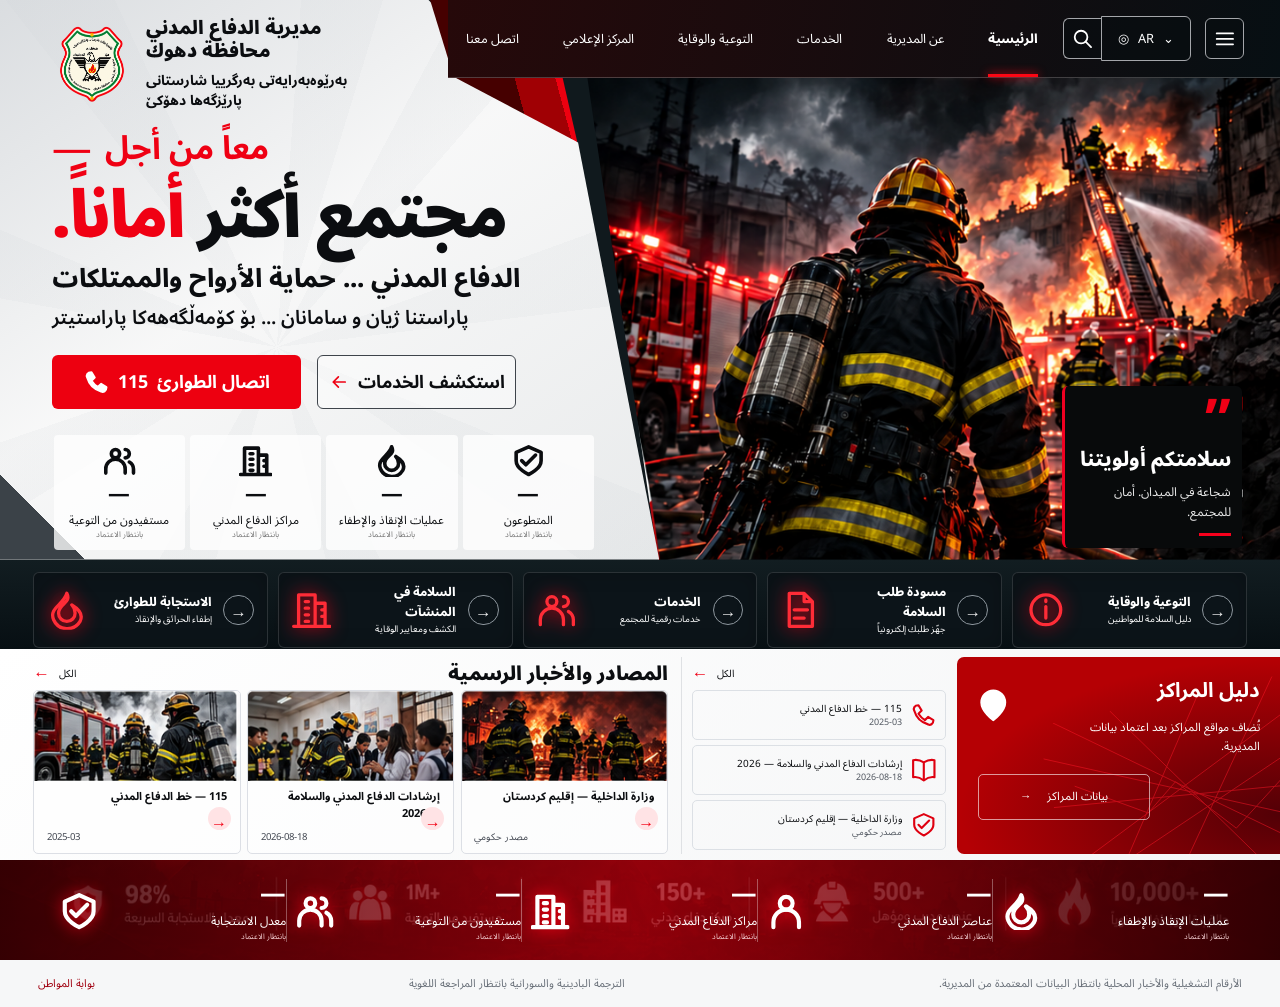
==== commit e9e9d1ac: "Improve homepage search, account navigation and accessible mobile controls" ====
--- a/index.html
+++ b/index.html
@@ -1,10 +1,10 @@
 <!doctype html>
-<html lang="ar" dir="rtl"><head><meta charset="utf-8"><meta name="viewport" content="width=device-width,initial-scale=1"><meta name="theme-color" content="#10181c"><title>الدفاع المدني — دهوك</title><link rel="icon" href="assets/civil-defense-logo.png"><link rel="stylesheet" href="home.css?v=jacket-20261014-1"><script defer src="locales.js"></script><script defer src="verified-content.js"></script><script defer src="home-copy.js"></script><script defer src="home.js?v=jacket-20261014-1"></script></head>
+<html lang="ar" dir="rtl"><head><meta charset="utf-8"><meta name="viewport" content="width=device-width,initial-scale=1"><meta name="theme-color" content="#10181c"><title>الدفاع المدني — دهوك</title><link rel="icon" href="assets/civil-defense-logo.png"><link rel="stylesheet" href="home.css?v=advanced-20261015-1"><link rel="stylesheet" href="home-ux.css?v=advanced-20261015-1"><script defer src="locales.js"></script><script defer src="verified-content.js"></script><script defer src="home-copy.js"></script><script defer src="home.js?v=advanced-20261015-1"></script></head>
 <body><a class="skip" href="#main" data-text="skip"></a><div class="page">
-<header><a class="brand" href="index.html"><img src="assets/civil-defense-logo.png" alt="شعار الدفاع المدني في دهوك"><div><strong data-text="brand"></strong><strong data-text="duhok"></strong><small>بەرێوەبەرایەتی بەرگرییا شارستانی<br>پارێزگەها دهۆکێ</small></div></a><div class="nav-shell"><nav aria-label="Main navigation"><a href="portal.html#contact" data-text="contact"></a><a href="#resources" data-text="media"></a><a href="portal.html#awareness" data-text="awareness"></a><a href="portal.html#services" data-text="services"></a><a href="portal.html#about" data-text="about"></a><a class="active" href="index.html" data-text="home"></a></nav><div class="tools"><button id="search-open" aria-label="البحث"><svg class="icon" aria-hidden="true"><use href="#i-search"/></svg></button><button id="language-open" aria-label="اللغة"><span>◎</span><span id="language-label">AR</span><span>⌄</span></button><button id="menu-open" aria-label="القائمة"><svg class="icon" aria-hidden="true"><use href="#i-menu"/></svg></button></div></div><div class="language-menu" id="languages" hidden><button data-lang="badini">بادینی — دهۆک</button><button data-lang="sorani">سۆرانی</button><button data-lang="ar">العربية</button><button data-lang="en">English</button></div></header>
+<header><a class="brand" href="index.html"><img src="assets/civil-defense-logo.png" alt="شعار الدفاع المدني في دهوك"><div><strong data-text="brand"></strong><strong data-text="duhok"></strong><small>بەرێوەبەرایەتی بەرگرییا شارستانی<br>پارێزگەها دهۆکێ</small></div></a><div class="nav-shell"><nav aria-label="Main navigation"><a href="portal.html#contact" data-text="contact"></a><a href="#resources" data-text="media"></a><a href="portal.html#awareness" data-text="awareness"></a><a href="portal.html#services" data-text="services"></a><a href="portal.html#about" data-text="about"></a><a class="active" href="index.html" data-text="home"></a></nav><div class="tools"><button id="search-open" aria-label="البحث" aria-haspopup="dialog" aria-keyshortcuts="Control+k Meta+k"><svg class="icon" aria-hidden="true"><use href="#i-search"/></svg></button><button id="language-open" aria-label="اللغة" aria-expanded="false" aria-controls="languages"><span>◎</span><span id="language-label">AR</span><span>⌄</span></button><button id="menu-open" aria-label="القائمة" aria-haspopup="dialog"><svg class="icon" aria-hidden="true"><use href="#i-menu"/></svg></button></div></div><div class="language-menu" id="languages" hidden><button data-lang="badini">بادینی — دهۆک</button><button data-lang="sorani">سۆرانی</button><button data-lang="ar">العربية</button><button data-lang="en">English</button></div></header>
 <main id="main"><section class="hero"><div class="field-photo" role="img" aria-label="مشهد توضيحي للدفاع المدني"></div><div class="white-panel"></div><div class="hero-copy"><div class="kicker"><span>—</span><span data-text="hero1"></span></div><h1><span data-text="hero2"></span> <em data-text="hero3"></em></h1><h2 data-text="protection"></h2><p class="kurdish-line">پاراستنا ژیان و سامانان ... بۆ کۆمەڵگەهەکا پاراستیتر</p><div class="hero-actions"><a class="emergency" href="tel:115"><svg class="icon" aria-hidden="true"><use href="#i-phone"/></svg><b>115</b><span data-text="emergency"></span></a><a class="explore" href="portal.html#services"><svg class="icon" aria-hidden="true"><use href="#i-arrow"/></svg><span data-text="explore"></span></a></div><div class="hero-stats"><div class="stat"><svg class="icon" aria-hidden="true"><use href="#i-users"/></svg><b>—</b><span data-text="beneficiaries"></span><small data-text="pending"></small></div><div class="stat"><svg class="icon" aria-hidden="true"><use href="#i-building"/></svg><b>—</b><span data-text="centerCount"></span><small data-text="pending"></small></div><div class="stat"><svg class="icon" aria-hidden="true"><use href="#i-fire"/></svg><b>—</b><span data-text="rescueCount"></span><small data-text="pending"></small></div><div class="stat"><svg class="icon" aria-hidden="true"><use href="#i-shield"/></svg><b>—</b><span data-text="volunteers"></span><small data-text="pending"></small></div></div></div><div class="field-quote"><b>”</b><strong data-text="priority"></strong><small data-text="heroCaption"></small><i></i></div></section>
 <section class="service-strip" aria-label="Services"><a href="tel:115"><svg class="icon" aria-hidden="true"><use href="#i-fire"/></svg><span><strong data-text="response"></strong><small data-text="responseDesc"></small></span><i>→</i></a><a href="portal.html#services"><svg class="icon" aria-hidden="true"><use href="#i-building"/></svg><span><strong data-text="facility"></strong><small data-text="facilityDesc"></small></span><i>→</i></a><a href="portal.html#services"><svg class="icon" aria-hidden="true"><use href="#i-users"/></svg><span><strong data-text="services"></strong><small data-text="servicesDescShort"></small></span><i>→</i></a><a href="portal.html#services"><svg class="icon" aria-hidden="true"><use href="#i-document"/></svg><span><strong data-text="quick1"></strong><small data-text="quick1desc"></small></span><i>→</i></a><a href="portal.html#awareness"><svg class="icon" aria-hidden="true"><use href="#i-info"/></svg><span><strong data-text="awareness"></strong><small data-text="awarenessDescShort"></small></span><i>→</i></a></section>
 <section class="information" id="resources"><div class="news-block"><div class="section-top"><a href="portal.html#awareness"><span>←</span><span data-text="all"></span></a><h2 data-text="officialResources"></h2></div><div id="news-cards" class="news-cards"></div></div><div class="notices-block"><div class="section-top"><a href="portal.html#awareness"><span>←</span><span data-text="all"></span></a></div><div id="notices" class="notices"></div></div><div class="center-card"><svg class="icon" aria-hidden="true"><use href="#i-pin"/></svg><h2 data-text="quick3"></h2><p data-text="centersPending"></p><a href="portal.html#centers"><span>→</span><span data-text="centerDetails"></span></a><svg class="map-lines" viewBox="0 0 350 240" aria-hidden="true"><g fill="none" stroke="currentColor"><path d="M0 40 350 200M0 180 350 20M30 240 200 0M110 240 290 0M0 100 350 140M90 0 250 240M0 210 350 70M20 0 330 240"/><path d="m30 80 80 50 40-30 60 70 70-50 60 50"/></g></svg></div></section>
 <section class="bottom-stats"><div class="stat"><svg class="icon" aria-hidden="true"><use href="#i-shield"/></svg><b>—</b><span data-text="responseRate"></span><small data-text="pending"></small></div><div class="stat"><svg class="icon" aria-hidden="true"><use href="#i-users"/></svg><b>—</b><span data-text="beneficiaries"></span><small data-text="pending"></small></div><div class="stat"><svg class="icon" aria-hidden="true"><use href="#i-building"/></svg><b>—</b><span data-text="centerCount"></span><small data-text="pending"></small></div><div class="stat"><svg class="icon" aria-hidden="true"><use href="#i-user"/></svg><b>—</b><span data-text="staff"></span><small data-text="pending"></small></div><div class="stat"><svg class="icon" aria-hidden="true"><use href="#i-fire"/></svg><b>—</b><span data-text="rescueCount"></span><small data-text="pending"></small></div></section>
-</main><footer><span data-text="dataNotice"></span><span data-text="translationNote"></span><a href="account.html" data-text="portal"></a></footer></div><dialog id="home-dialog"><button id="dialog-close" aria-label="إغلاق">×</button><div id="dialog-content"></div></dialog><svg class="svg-library" xmlns="http://www.w3.org/2000/svg"><symbol id="i-arrow" viewBox="0 0 24 24"><path d="M19 12H5m6-6-6 6 6 6"/></symbol><symbol id="i-phone" viewBox="0 0 24 24"><path d="m7 3 3 5-3 3c2 3 3 4 6 6l3-3 5 3c0 4-3 5-5 4C9 19 5 15 3 8 2 6 3 3 7 3Z"/></symbol><symbol id="i-search" viewBox="0 0 24 24"><circle cx="10" cy="10" r="7"/><path d="m15 15 6 6"/></symbol><symbol id="i-user" viewBox="0 0 24 24"><circle cx="12" cy="7" r="4"/><path d="M4 22v-3a8 8 0 0 1 16 0v3"/></symbol><symbol id="i-users" viewBox="0 0 24 24"><circle cx="9" cy="7" r="3"/><path d="M2 21v-3a7 7 0 0 1 14 0v3m0-17a3 3 0 0 1 0 6m3 3a6 6 0 0 1 3 5v3"/></symbol><symbol id="i-document" viewBox="0 0 24 24"><path d="M14 2H5v20h14V7Zm0 0v5h5M8 12h8m-8 5h6"/></symbol><symbol id="i-track" viewBox="0 0 24 24"><rect x="3" y="4" width="18" height="17" rx="2"/><path d="M8 2v4m8-4v4M7 12l3 3 7-7"/></symbol><symbol id="i-pin" viewBox="0 0 24 24"><path d="M20 10c0 6-8 12-8 12S4 16 4 10a8 8 0 0 1 16 0Z"/><circle cx="12" cy="10" r="3"/></symbol><symbol id="i-shield" viewBox="0 0 24 24"><path d="m12 2 9 4v6c0 6-9 10-9 10S3 18 3 12V6Zm-5 10 3 3 7-7"/></symbol><symbol id="i-check" viewBox="0 0 24 24"><circle cx="12" cy="12" r="9"/><path d="m7 12 3 3 7-7"/></symbol><symbol id="i-info" viewBox="0 0 24 24"><circle cx="12" cy="12" r="9"/><path d="M12 10v7m0-11v1"/></symbol><symbol id="i-fire" viewBox="0 0 24 24"><path d="M12 2c3 6-5 6-5 12a5 5 0 0 0 10 0c0-2-1-4-2-5 5 3 7 6 5 10a9 9 0 0 1-16-1C1 11 10 9 12 2Z"/></symbol><symbol id="i-building" viewBox="0 0 24 24"><path d="M4 22V3h10v19m0-14h6v14M1 22h22M8 7h2m-2 4h2m-2 4h2m-2 4h2m9-7h-1m1 4h-1"/></symbol><symbol id="i-menu" viewBox="0 0 24 24"><path d="M3 6h18M3 12h18M3 18h18"/></symbol><symbol id="i-book" viewBox="0 0 24 24"><path d="M12 5v17M12 5C7 2 2 3 2 3v16s5-1 10 3c5-4 10-3 10-3V3s-5-1-10 2Z"/></symbol></svg>
+</main><footer><span data-text="dataNotice"></span><span data-text="translationNote"></span><a href="account.html" data-text="portal"></a></footer></div><button id="back-to-top" type="button" hidden aria-label="العودة إلى أعلى الصفحة">↑</button><dialog id="home-dialog" aria-labelledby="home-dialog-title"><button id="dialog-close" aria-label="إغلاق">×</button><div id="dialog-content"></div></dialog><svg class="svg-library" xmlns="http://www.w3.org/2000/svg"><symbol id="i-arrow" viewBox="0 0 24 24"><path d="M19 12H5m6-6-6 6 6 6"/></symbol><symbol id="i-phone" viewBox="0 0 24 24"><path d="m7 3 3 5-3 3c2 3 3 4 6 6l3-3 5 3c0 4-3 5-5 4C9 19 5 15 3 8 2 6 3 3 7 3Z"/></symbol><symbol id="i-search" viewBox="0 0 24 24"><circle cx="10" cy="10" r="7"/><path d="m15 15 6 6"/></symbol><symbol id="i-user" viewBox="0 0 24 24"><circle cx="12" cy="7" r="4"/><path d="M4 22v-3a8 8 0 0 1 16 0v3"/></symbol><symbol id="i-users" viewBox="0 0 24 24"><circle cx="9" cy="7" r="3"/><path d="M2 21v-3a7 7 0 0 1 14 0v3m0-17a3 3 0 0 1 0 6m3 3a6 6 0 0 1 3 5v3"/></symbol><symbol id="i-document" viewBox="0 0 24 24"><path d="M14 2H5v20h14V7Zm0 0v5h5M8 12h8m-8 5h6"/></symbol><symbol id="i-track" viewBox="0 0 24 24"><rect x="3" y="4" width="18" height="17" rx="2"/><path d="M8 2v4m8-4v4M7 12l3 3 7-7"/></symbol><symbol id="i-pin" viewBox="0 0 24 24"><path d="M20 10c0 6-8 12-8 12S4 16 4 10a8 8 0 0 1 16 0Z"/><circle cx="12" cy="10" r="3"/></symbol><symbol id="i-shield" viewBox="0 0 24 24"><path d="m12 2 9 4v6c0 6-9 10-9 10S3 18 3 12V6Zm-5 10 3 3 7-7"/></symbol><symbol id="i-check" viewBox="0 0 24 24"><circle cx="12" cy="12" r="9"/><path d="m7 12 3 3 7-7"/></symbol><symbol id="i-info" viewBox="0 0 24 24"><circle cx="12" cy="12" r="9"/><path d="M12 10v7m0-11v1"/></symbol><symbol id="i-fire" viewBox="0 0 24 24"><path d="M12 2c3 6-5 6-5 12a5 5 0 0 0 10 0c0-2-1-4-2-5 5 3 7 6 5 10a9 9 0 0 1-16-1C1 11 10 9 12 2Z"/></symbol><symbol id="i-building" viewBox="0 0 24 24"><path d="M4 22V3h10v19m0-14h6v14M1 22h22M8 7h2m-2 4h2m-2 4h2m-2 4h2m9-7h-1m1 4h-1"/></symbol><symbol id="i-menu" viewBox="0 0 24 24"><path d="M3 6h18M3 12h18M3 18h18"/></symbol><symbol id="i-book" viewBox="0 0 24 24"><path d="M12 5v17M12 5C7 2 2 3 2 3v16s5-1 10 3c5-4 10-3 10-3V3s-5-1-10 2Z"/></symbol></svg>
 </body></html>
--- a/home-ux.css
+++ b/home-ux.css
@@ -0,0 +1,3 @@
+html{scroll-behavior:smooth;scroll-padding-top:20px}body:has(dialog[open]){overflow:hidden}.field-quote{background:#080a0b;border-inline-end:3px solid #f00021;border-radius:6px}.field-quote strong{position:relative;z-index:1}.hero-actions a,.service-strip>a,.news-card,.notice{transition:background-color .18s,box-shadow .18s,transform .18s}.hero-actions a:hover{box-shadow:0 8px 24px #9e001b25}.service-strip>a:hover{background:#19232c;border-color:#e52a424f}.news-card:hover,.notice:hover{border-color:#d00027;box-shadow:0 4px 15px #1018200c}.service-strip>a:focus-visible,.news-card:focus-visible,.notice:focus-visible{outline:3px solid #f4af23;outline-offset:2px}.language-menu button:hover{background:#fff1f3}.tools button{min-width:36px}.search-label{display:block;font-size:13px;color:#52616c;margin:0 0 12px;line-height:1.8}#search-count{font-size:12px;color:#67747e;margin-top:12px}#home-dialog{max-height:calc(100dvh - 32px);overflow:auto;overscroll-behavior:contain;padding:24px;scrollbar-width:thin}#home-dialog::backdrop{background:#061018c7}#home-dialog h3{font-size:16px;margin:22px 0 12px}#home-dialog .results{gap:8px;margin-top:12px}#home-dialog .results a{display:flex;justify-content:space-between;gap:15px;align-items:center;padding:13px;line-height:1.6}#home-dialog .results strong{display:block;font-size:14px}#home-dialog .results small{display:block;color:#65717b;font-size:11px;line-height:1.8;margin-top:5px}.empty-search{font-size:14px;padding:16px;background:#f8f9fa;border-radius:6px}.menu-links{grid-template-columns:1fr 1fr}.menu-links a{font-size:14px}.account-menu-links{display:grid;gap:8px}.account-menu-links a{padding:12px 14px;border:1px solid #d5dce2;border-radius:6px;font-size:14px}.account-menu-links a:first-child{background:#c90020;color:#fff;border-color:#c90020}.account-menu-links a:hover{box-shadow:0 3px 15px #10182012}#back-to-top{position:fixed;inset-inline-end:20px;bottom:20px;z-index:8;border:1px solid #ffffff66;border-radius:50%;width:44px;height:44px;background:#b9001d;color:white;font-size:24px;box-shadow:0 4px 20px #0003;cursor:pointer}#back-to-top[hidden]{display:none}.news-card h3{font-size:clamp(11px,.84cqw,15px)}.notice span{font-size:clamp(10px,.73cqw,13px)}.brand img{flex-shrink:0}.brand small{line-height:1.5}.en .card-arrow{right:8px}.en .field-quote strong{overflow-wrap:normal}
+@media(max-width:800px){.brand{width:calc(100% - 138px)}.nav-shell{width:138px;padding:0 7px}.tools{gap:4px}.tools button{min-width:34px;min-height:38px}#search-open{display:flex;margin:0;border:1px solid #bbb;border-radius:6px}#language-open{min-width:36px;width:36px;padding:5px;font-size:10px}#language-open>span:first-child,#language-open>span:last-child{display:none}#menu-open{padding:5px}.field-quote{background:#080a0b}.news-card h3{font-size:13px}.notice span{font-size:12px}.menu-links{grid-template-columns:1fr}#home-dialog{padding:20px;max-height:calc(100dvh - 24px)}#dialog-content h2{font-size:22px}#back-to-top{width:42px;height:42px;bottom:14px;inset-inline-end:14px}}
+@media(prefers-reduced-motion:reduce){html{scroll-behavior:auto}*{transition:none!important}}
